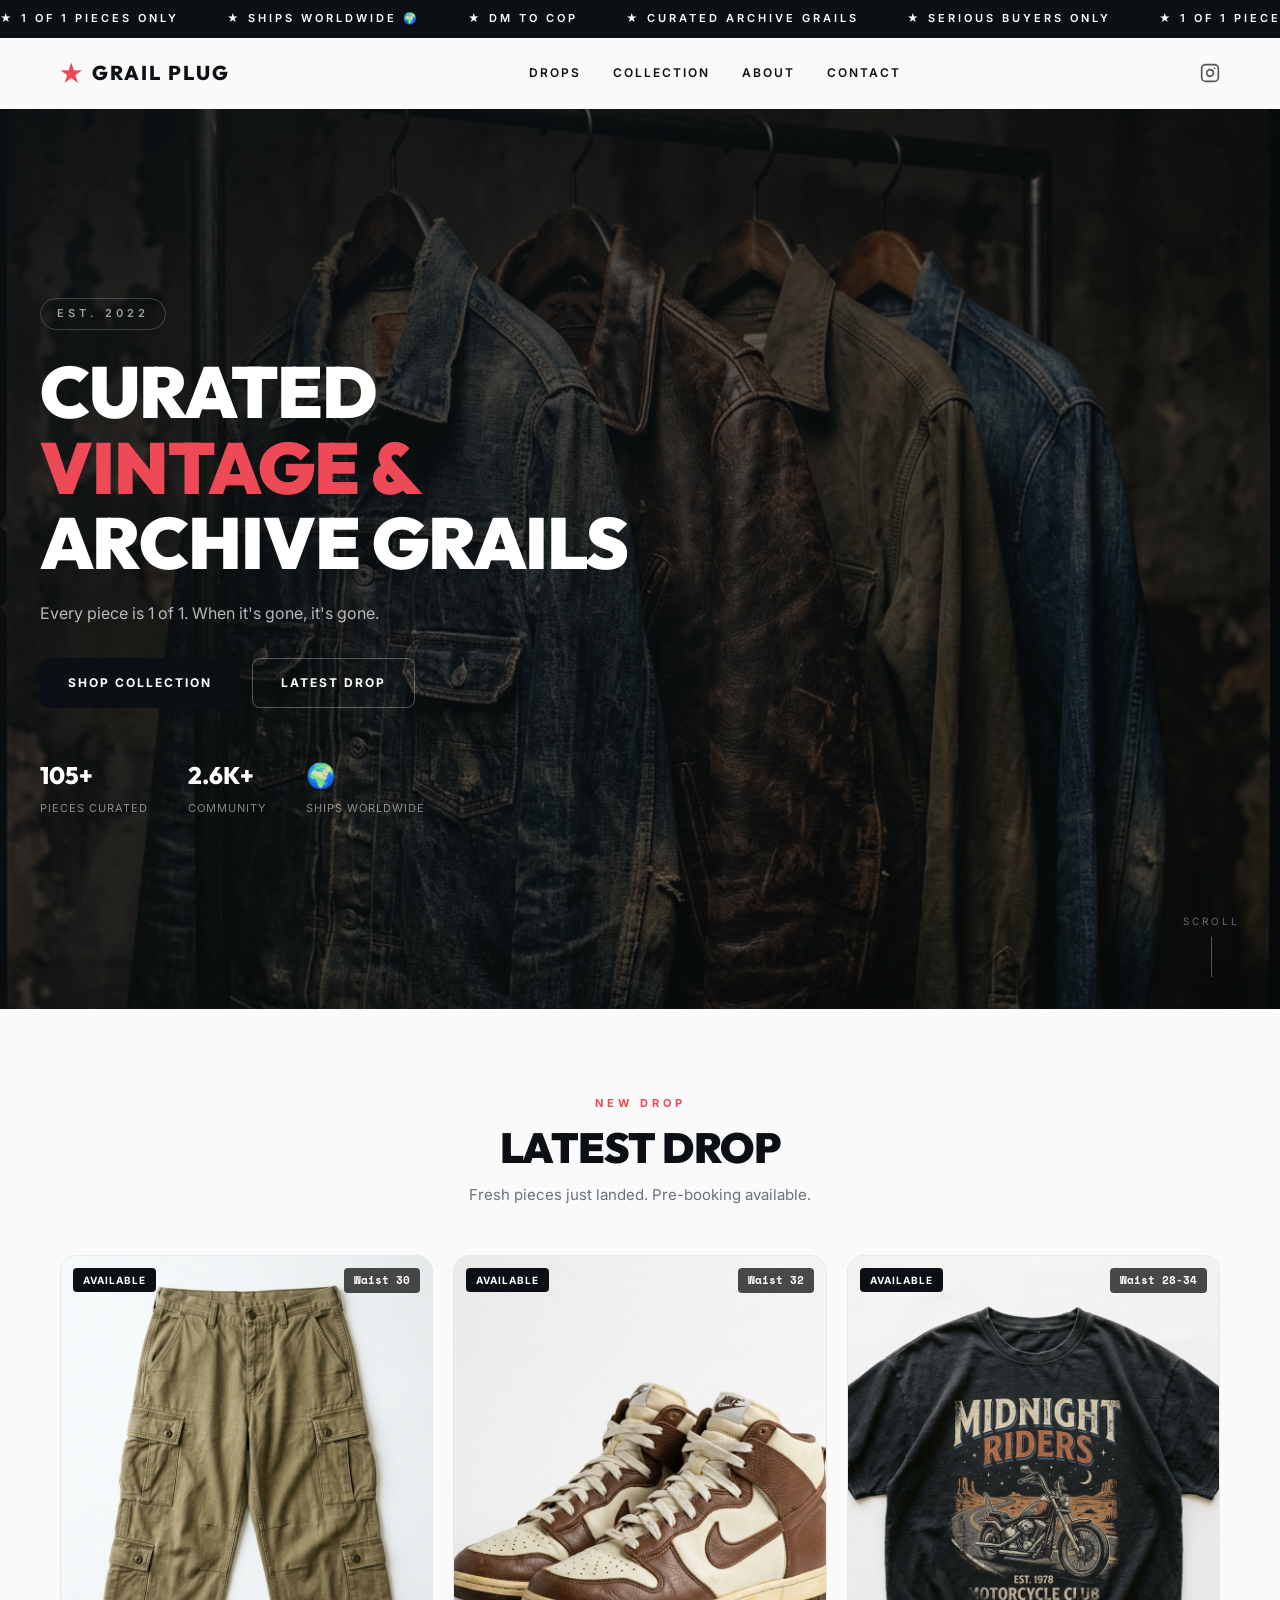
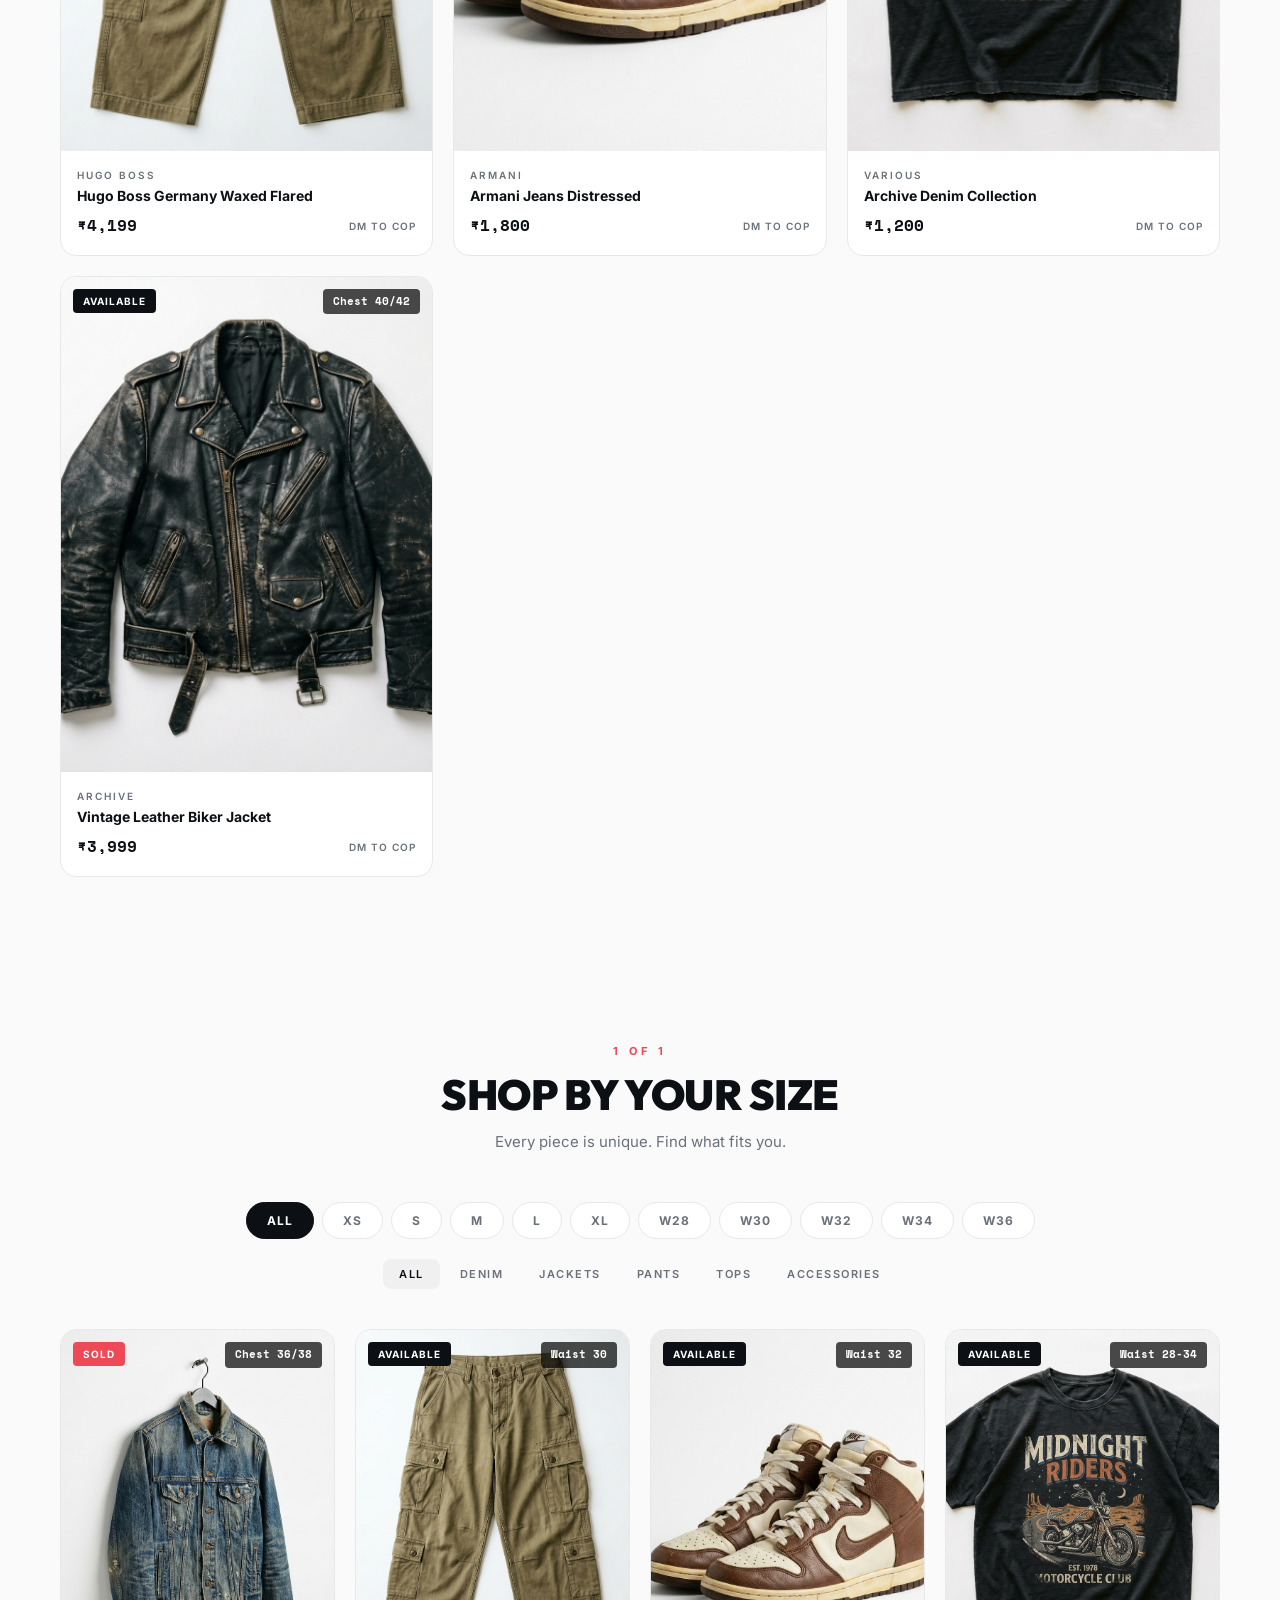
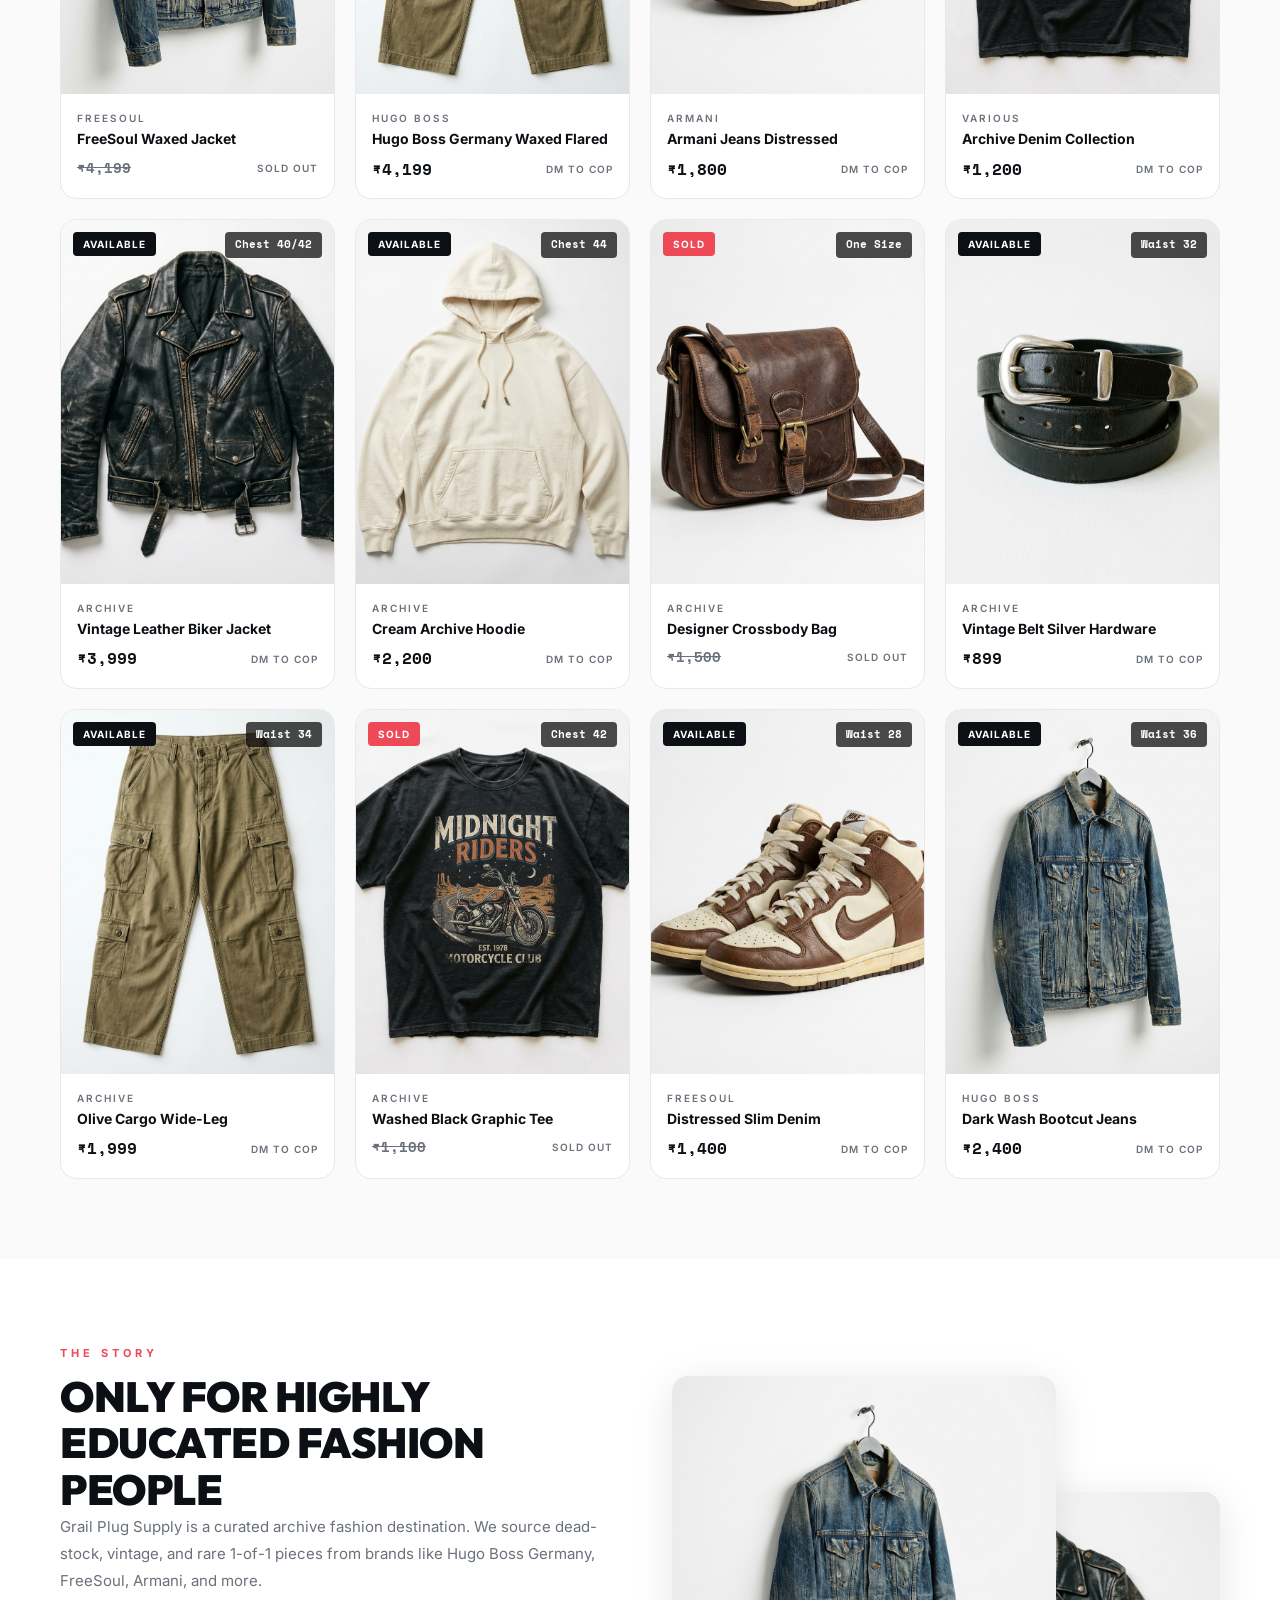
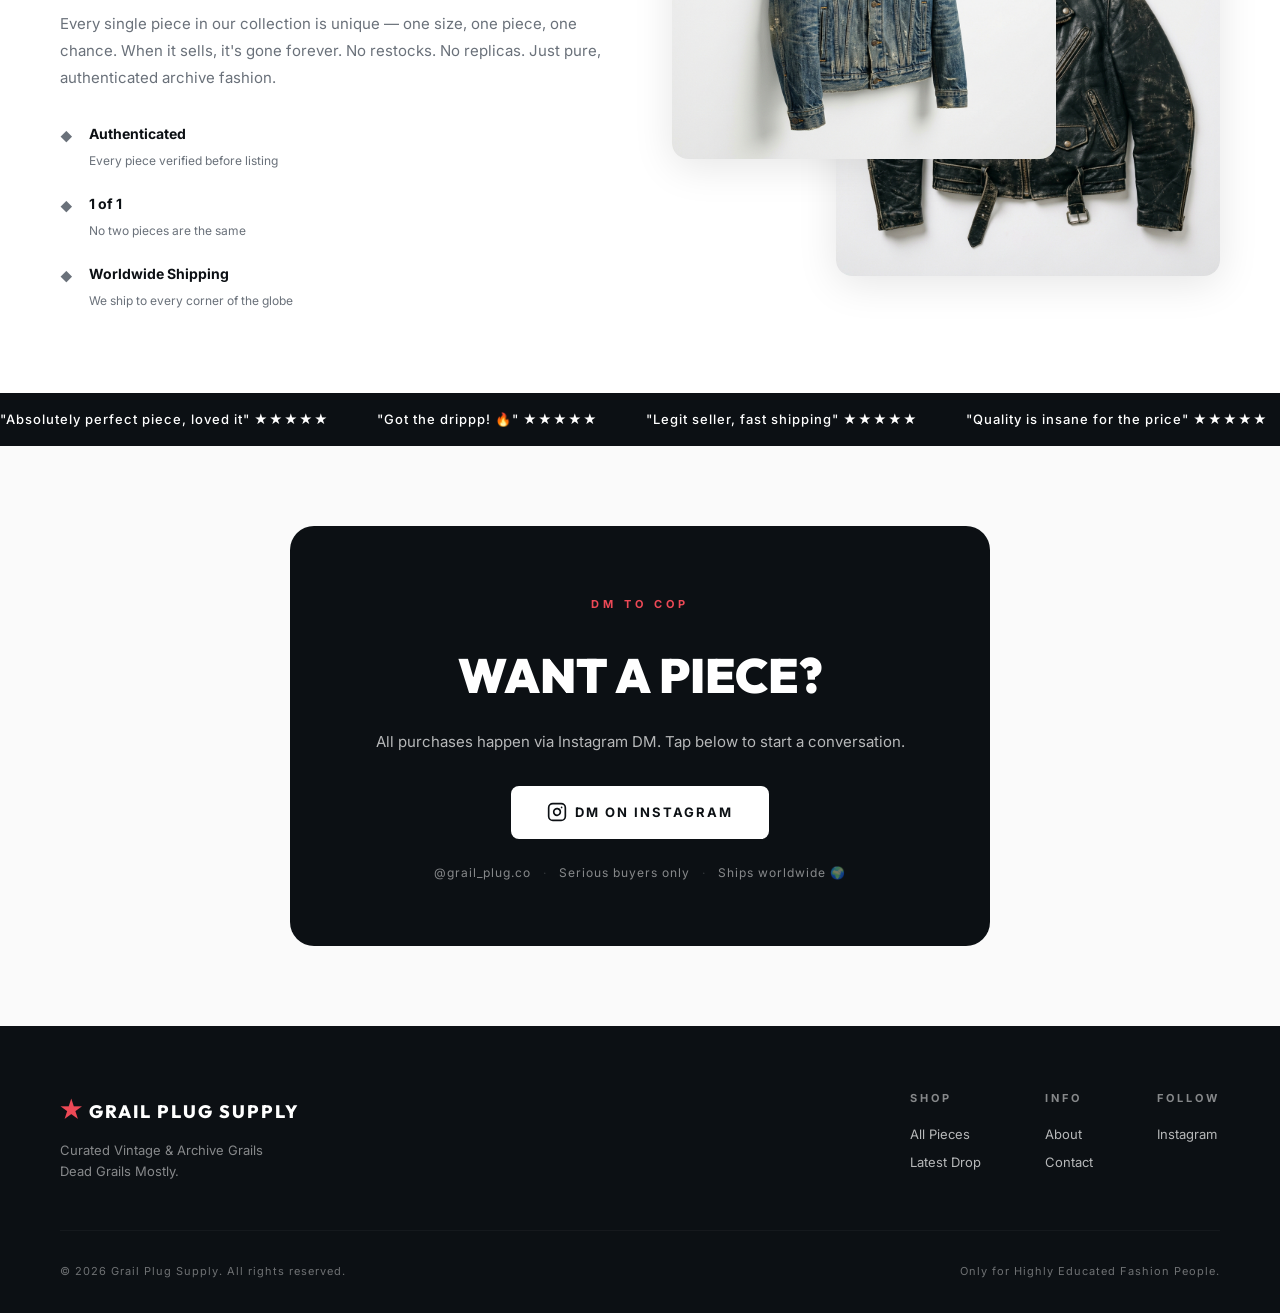
==== index.html @ 62f2b6b4 "Initial commit: Grail Plug Supply website" ====
<!DOCTYPE html>
<html lang="en">
<head>
    <meta charset="UTF-8">
    <meta name="viewport" content="width=device-width, initial-scale=1.0">
    <title>Grail Plug Supply — Curated Vintage & Archive Grails</title>
    <meta name="description" content="1 of 1 curated vintage & archive grails. Dead grails mostly. Ships worldwide. Only for highly educated fashion people.">
    <meta property="og:title" content="Grail Plug Supply — Curated Vintage & Archive Grails">
    <meta property="og:description" content="1 of 1 curated vintage & archive grails. DM to cop. Ships worldwide.">
    <meta property="og:type" content="website">
    <link rel="preconnect" href="https://fonts.googleapis.com">
    <link rel="preconnect" href="https://fonts.gstatic.com" crossorigin>
    <link href="https://fonts.googleapis.com/css2?family=Inter:wght@300;400;500;600;700;800;900&family=Space+Mono:wght@400;700&family=Outfit:wght@700;800;900&display=swap" rel="stylesheet">
    <link rel="stylesheet" href="styles.css">
</head>
<body>
    <!-- Loader -->
    <div id="loader" class="loader">
        <div class="loader-inner">
            <div class="loader-star">★</div>
            <span class="loader-text">GRAIL PLUG</span>
        </div>
    </div>

    <!-- Announcement Bar -->
    <div class="announcement-bar">
        <div class="announcement-track">
            <span>★ 1 OF 1 PIECES ONLY</span>
            <span>★ SHIPS WORLDWIDE 🌍</span>
            <span>★ DM TO COP</span>
            <span>★ CURATED ARCHIVE GRAILS</span>
            <span>★ SERIOUS BUYERS ONLY</span>
            <span>★ 1 OF 1 PIECES ONLY</span>
            <span>★ SHIPS WORLDWIDE 🌍</span>
            <span>★ DM TO COP</span>
            <span>★ CURATED ARCHIVE GRAILS</span>
            <span>★ SERIOUS BUYERS ONLY</span>
        </div>
    </div>

    <!-- Header -->
    <header id="header" class="header">
        <div class="header-inner">
            <a href="#" class="logo" id="logo">
                <span class="logo-star">★</span>
                <span class="logo-text">GRAIL PLUG</span>
            </a>
            <nav class="nav" id="nav">
                <a href="#drops" class="nav-link">DROPS</a>
                <a href="#collection" class="nav-link">COLLECTION</a>
                <a href="#about" class="nav-link">ABOUT</a>
                <a href="#contact" class="nav-link">CONTACT</a>
            </nav>
            <div class="header-actions">
                <a href="https://www.instagram.com/grail_plug.co/" target="_blank" class="header-ig" id="header-instagram">
                    <svg width="20" height="20" viewBox="0 0 24 24" fill="none" stroke="currentColor" stroke-width="2" stroke-linecap="round" stroke-linejoin="round"><rect x="2" y="2" width="20" height="20" rx="5" ry="5"></rect><path d="m16 11.37A4 4 0 1 1 12.63 8 4 4 0 0 1 16 11.37z"></path><line x1="17.5" y1="6.5" x2="17.51" y2="6.5"></line></svg>
                </a>
                <button class="menu-toggle" id="menu-toggle" aria-label="Toggle menu">
                    <span></span>
                    <span></span>
                </button>
            </div>
        </div>
    </header>

    <!-- Mobile Menu -->
    <div class="mobile-menu" id="mobile-menu">
        <div class="mobile-menu-inner">
            <a href="#drops" class="mobile-link">DROPS</a>
            <a href="#collection" class="mobile-link">COLLECTION</a>
            <a href="#about" class="mobile-link">ABOUT</a>
            <a href="#contact" class="mobile-link">CONTACT</a>
            <div class="mobile-menu-footer">
                <a href="https://www.instagram.com/grail_plug.co/" target="_blank" class="mobile-ig">@grail_plug.co</a>
                <p class="mobile-tagline">Only for Highly Educated Fashion People</p>
            </div>
        </div>
    </div>

    <main>
        <!-- Hero Section -->
        <section id="hero" class="hero">
            <div class="hero-bg">
                <img src="images/hero-banner.png" alt="Archive fashion collection" class="hero-img">
                <div class="hero-overlay"></div>
            </div>
            <div class="hero-content">
                <div class="hero-badge">EST. 2022</div>
                <h1 class="hero-title">
                    <span class="hero-line">CURATED</span>
                    <span class="hero-line hero-line-accent">VINTAGE &</span>
                    <span class="hero-line">ARCHIVE GRAILS</span>
                </h1>
                <p class="hero-subtitle">Every piece is 1 of 1. When it's gone, it's gone.</p>
                <div class="hero-actions">
                    <a href="#collection" class="btn btn-primary" id="hero-shop-btn">SHOP COLLECTION</a>
                    <a href="#drops" class="btn btn-outline" id="hero-drops-btn">LATEST DROP</a>
                </div>
                <div class="hero-stats">
                    <div class="hero-stat">
                        <span class="hero-stat-number">105+</span>
                        <span class="hero-stat-label">Pieces Curated</span>
                    </div>
                    <div class="hero-stat">
                        <span class="hero-stat-number">2.6K+</span>
                        <span class="hero-stat-label">Community</span>
                    </div>
                    <div class="hero-stat">
                        <span class="hero-stat-number">🌍</span>
                        <span class="hero-stat-label">Ships Worldwide</span>
                    </div>
                </div>
            </div>
            <div class="scroll-indicator" id="scroll-indicator">
                <span>SCROLL</span>
                <div class="scroll-line"></div>
            </div>
        </section>

        <!-- Latest Drop Section -->
        <section id="drops" class="section drops-section">
            <div class="container">
                <div class="section-header">
                    <span class="section-tag">NEW DROP</span>
                    <h2 class="section-title">LATEST DROP</h2>
                    <p class="section-desc">Fresh pieces just landed. Pre-booking available.</p>
                </div>
                <div class="drops-grid" id="drops-grid">
                    <!-- Filled by JS -->
                </div>
            </div>
        </section>

        <!-- Size Filter Section -->
        <section id="collection" class="section collection-section">
            <div class="container">
                <div class="section-header">
                    <span class="section-tag">1 OF 1</span>
                    <h2 class="section-title">SHOP BY YOUR SIZE</h2>
                    <p class="section-desc">Every piece is unique. Find what fits you.</p>
                </div>

                <!-- Size Filter Bar -->
                <div class="size-filter" id="size-filter">
                    <button class="size-btn active" data-size="all" id="filter-all">ALL</button>
                    <button class="size-btn" data-size="XS" id="filter-xs">XS</button>
                    <button class="size-btn" data-size="S" id="filter-s">S</button>
                    <button class="size-btn" data-size="M" id="filter-m">M</button>
                    <button class="size-btn" data-size="L" id="filter-l">L</button>
                    <button class="size-btn" data-size="XL" id="filter-xl">XL</button>
                    <button class="size-btn" data-size="28" id="filter-28">W28</button>
                    <button class="size-btn" data-size="30" id="filter-30">W30</button>
                    <button class="size-btn" data-size="32" id="filter-32">W32</button>
                    <button class="size-btn" data-size="34" id="filter-34">W34</button>
                    <button class="size-btn" data-size="36" id="filter-36">W36</button>
                </div>

                <!-- Category Tabs -->
                <div class="category-tabs" id="category-tabs">
                    <button class="cat-tab active" data-category="all" id="cat-all">ALL</button>
                    <button class="cat-tab" data-category="denim" id="cat-denim">DENIM</button>
                    <button class="cat-tab" data-category="jackets" id="cat-jackets">JACKETS</button>
                    <button class="cat-tab" data-category="pants" id="cat-pants">PANTS</button>
                    <button class="cat-tab" data-category="tops" id="cat-tops">TOPS</button>
                    <button class="cat-tab" data-category="accessories" id="cat-accessories">ACCESSORIES</button>
                </div>

                <!-- Product Grid -->
                <div class="product-grid" id="product-grid">
                    <!-- Filled by JS -->
                </div>

                <div class="grid-empty" id="grid-empty" style="display:none;">
                    <div class="empty-icon">∅</div>
                    <p>No pieces available in this size right now.</p>
                    <span>Follow us on Instagram for restock alerts.</span>
                </div>
            </div>
        </section>

        <!-- About Section -->
        <section id="about" class="section about-section">
            <div class="container">
                <div class="about-grid">
                    <div class="about-content">
                        <span class="section-tag">THE STORY</span>
                        <h2 class="section-title">ONLY FOR HIGHLY<br>EDUCATED FASHION<br>PEOPLE</h2>
                        <p class="about-text">
                            Grail Plug Supply is a curated archive fashion destination. We source dead-stock, vintage, and rare 1-of-1 pieces from brands like Hugo Boss Germany, FreeSoul, Armani, and more.
                        </p>
                        <p class="about-text">
                            Every single piece in our collection is unique — one size, one piece, one chance. When it sells, it's gone forever. No restocks. No replicas. Just pure, authenticated archive fashion.
                        </p>
                        <div class="about-values">
                            <div class="value">
                                <span class="value-icon">◆</span>
                                <div>
                                    <strong>Authenticated</strong>
                                    <span>Every piece verified before listing</span>
                                </div>
                            </div>
                            <div class="value">
                                <span class="value-icon">◆</span>
                                <div>
                                    <strong>1 of 1</strong>
                                    <span>No two pieces are the same</span>
                                </div>
                            </div>
                            <div class="value">
                                <span class="value-icon">◆</span>
                                <div>
                                    <strong>Worldwide Shipping</strong>
                                    <span>We ship to every corner of the globe</span>
                                </div>
                            </div>
                        </div>
                    </div>
                    <div class="about-visual">
                        <div class="about-image-stack">
                            <img src="images/hero-jacket.png" alt="Archive denim jacket" class="about-img about-img-1">
                            <img src="images/product-leather-jacket.png" alt="Vintage leather jacket" class="about-img about-img-2">
                        </div>
                    </div>
                </div>
            </div>
        </section>

        <!-- Reviews Marquee -->
        <div class="reviews-marquee">
            <div class="reviews-track">
                <span class="review-item">"Absolutely perfect piece, loved it" ★★★★★</span>
                <span class="review-item">"Got the drippp! 🔥" ★★★★★</span>
                <span class="review-item">"Legit seller, fast shipping" ★★★★★</span>
                <span class="review-item">"Quality is insane for the price" ★★★★★</span>
                <span class="review-item">"Best archive plug in India" ★★★★★</span>
                <span class="review-item">"Absolutely perfect piece, loved it" ★★★★★</span>
                <span class="review-item">"Got the drippp! 🔥" ★★★★★</span>
                <span class="review-item">"Legit seller, fast shipping" ★★★★★</span>
                <span class="review-item">"Quality is insane for the price" ★★★★★</span>
                <span class="review-item">"Best archive plug in India" ★★★★★</span>
            </div>
        </div>

        <!-- Contact / CTA Section -->
        <section id="contact" class="section contact-section">
            <div class="container">
                <div class="contact-card">
                    <span class="section-tag">DM TO COP</span>
                    <h2 class="contact-title">WANT A PIECE?</h2>
                    <p class="contact-desc">All purchases happen via Instagram DM. Tap below to start a conversation.</p>
                    <div class="contact-buttons">
                        <a href="https://www.instagram.com/grail_plug.co/" target="_blank" class="btn btn-primary btn-lg" id="contact-dm-btn">
                            <svg width="20" height="20" viewBox="0 0 24 24" fill="none" stroke="currentColor" stroke-width="2" stroke-linecap="round" stroke-linejoin="round"><rect x="2" y="2" width="20" height="20" rx="5" ry="5"></rect><path d="m16 11.37A4 4 0 1 1 12.63 8 4 4 0 0 1 16 11.37z"></path><line x1="17.5" y1="6.5" x2="17.51" y2="6.5"></line></svg>
                            DM ON INSTAGRAM
                        </a>
                    </div>
                    <div class="contact-info">
                        <span>@grail_plug.co</span>
                        <span class="dot">·</span>
                        <span>Serious buyers only</span>
                        <span class="dot">·</span>
                        <span>Ships worldwide 🌍</span>
                    </div>
                </div>
            </div>
        </section>
    </main>

    <!-- Footer -->
    <footer class="footer">
        <div class="container">
            <div class="footer-inner">
                <div class="footer-brand">
                    <span class="footer-logo"><span class="logo-star">★</span> GRAIL PLUG SUPPLY</span>
                    <p class="footer-tagline">Curated Vintage & Archive Grails<br>Dead Grails Mostly.</p>
                </div>
                <div class="footer-links">
                    <div class="footer-col">
                        <h4>SHOP</h4>
                        <a href="#collection">All Pieces</a>
                        <a href="#drops">Latest Drop</a>
                    </div>
                    <div class="footer-col">
                        <h4>INFO</h4>
                        <a href="#about">About</a>
                        <a href="#contact">Contact</a>
                    </div>
                    <div class="footer-col">
                        <h4>FOLLOW</h4>
                        <a href="https://www.instagram.com/grail_plug.co/" target="_blank">Instagram</a>
                    </div>
                </div>
            </div>
            <div class="footer-bottom">
                <span>© 2026 Grail Plug Supply. All rights reserved.</span>
                <span>Only for Highly Educated Fashion People.</span>
            </div>
        </div>
    </footer>

    <!-- Product Modal -->
    <div class="modal" id="product-modal">
        <div class="modal-backdrop" id="modal-backdrop"></div>
        <div class="modal-content" id="modal-content">
            <button class="modal-close" id="modal-close">✕</button>
            <div class="modal-body">
                <div class="modal-gallery" id="modal-gallery">
                    <img src="" alt="" class="modal-img" id="modal-img">
                </div>
                <div class="modal-info" id="modal-info">
                    <!-- Filled by JS -->
                </div>
            </div>
        </div>
    </div>

    <script src="products.js"></script>
    <script src="app.js"></script>
</body>
</html>
---- styles.css ----
/* ===== RESET & BASE ===== */
*,*::before,*::after{box-sizing:border-box;margin:0;padding:0}
html{scroll-behavior:smooth;-webkit-font-smoothing:antialiased}
body{font-family:'Inter',sans-serif;background:#FAFAFA;color:#0C1014;overflow-x:hidden;line-height:1.6}
img{max-width:100%;display:block}
a{color:inherit;text-decoration:none}
button{cursor:pointer;border:none;background:none;font-family:inherit}

/* ===== TOKENS ===== */
:root{
  --bg:#FAFAFA;--surface:#FFF;--text:#0C1014;--text-secondary:#6A717A;
  --accent:#0C1014;--accent-hover:#2B3036;--border:#E8E8E8;
  --highlight:#F0F0F0;--sold:#ED4956;--new:#0C1014;
  --font-display:'Outfit',sans-serif;--font-body:'Inter',sans-serif;
  --font-mono:'Space Mono',monospace;
  --radius:8px;--radius-lg:16px;--radius-xl:24px;
  --shadow:0 2px 20px rgba(0,0,0,0.06);
  --transition:0.3s cubic-bezier(0.4,0,0.2,1);
}

.container{max-width:1200px;margin:0 auto;padding:0 20px}

/* ===== LOADER ===== */
.loader{position:fixed;inset:0;z-index:9999;background:#0C1014;display:flex;align-items:center;justify-content:center;transition:opacity 0.6s,visibility 0.6s}
.loader.hidden{opacity:0;visibility:hidden;pointer-events:none}
.loader-inner{text-align:center;color:#FFF}
.loader-star{font-size:48px;animation:pulse 1s infinite;color:#ED4956}
.loader-text{display:block;font-family:var(--font-display);font-size:24px;letter-spacing:8px;margin-top:16px}
@keyframes pulse{0%,100%{transform:scale(1)}50%{transform:scale(1.2)}}

/* ===== ANNOUNCEMENT BAR ===== */
.announcement-bar{background:#0C1014;color:#FFF;padding:10px 0;overflow:hidden;font-size:11px;letter-spacing:3px;font-weight:600}
.announcement-track{display:flex;gap:48px;animation:marquee 30s linear infinite;white-space:nowrap;width:max-content}
@keyframes marquee{0%{transform:translateX(0)}100%{transform:translateX(-50%)}}

/* ===== HEADER ===== */
.header{position:sticky;top:0;z-index:100;background:rgba(250,250,250,0.9);backdrop-filter:blur(20px);border-bottom:1px solid var(--border);transition:var(--transition)}
.header-inner{display:flex;align-items:center;justify-content:space-between;padding:16px 20px;max-width:1200px;margin:0 auto}
.logo{display:flex;align-items:center;gap:8px;font-family:var(--font-display);font-size:20px;font-weight:800;letter-spacing:2px}
.logo-star{color:#ED4956;font-size:24px}
.nav{display:flex;gap:32px}
.nav-link{font-size:12px;font-weight:600;letter-spacing:2px;position:relative;padding:4px 0}
.nav-link::after{content:'';position:absolute;bottom:0;left:0;width:0;height:1.5px;background:var(--accent);transition:var(--transition)}
.nav-link:hover::after{width:100%}
.header-actions{display:flex;align-items:center;gap:16px}
.header-ig{display:flex;align-items:center;opacity:0.7;transition:var(--transition)}
.header-ig:hover{opacity:1}
.menu-toggle{display:none;flex-direction:column;gap:5px;width:24px}
.menu-toggle span{height:1.5px;background:var(--accent);transition:var(--transition);display:block}
.menu-toggle span:first-child{width:24px}
.menu-toggle span:last-child{width:16px}
.menu-toggle.active span:first-child{transform:rotate(45deg) translate(4px,4px)}
.menu-toggle.active span:last-child{width:24px;transform:rotate(-45deg) translate(4px,-4px)}

/* ===== MOBILE MENU ===== */
.mobile-menu{position:fixed;inset:0;z-index:99;background:#0C1014;display:flex;align-items:center;justify-content:center;opacity:0;visibility:hidden;transition:var(--transition)}
.mobile-menu.active{opacity:1;visibility:visible}
.mobile-menu-inner{text-align:center}
.mobile-link{display:block;font-family:var(--font-display);font-size:36px;font-weight:800;color:#FFF;letter-spacing:4px;padding:16px 0;opacity:0;transform:translateY(20px);transition:opacity 0.4s,transform 0.4s}
.mobile-menu.active .mobile-link{opacity:1;transform:translateY(0)}
.mobile-menu.active .mobile-link:nth-child(2){transition-delay:0.1s}
.mobile-menu.active .mobile-link:nth-child(3){transition-delay:0.2s}
.mobile-menu.active .mobile-link:nth-child(4){transition-delay:0.3s}
.mobile-menu-footer{margin-top:48px;opacity:0.5;color:#FFF}
.mobile-ig{font-size:14px;letter-spacing:2px;display:block;margin-bottom:8px}
.mobile-tagline{font-size:11px;font-style:italic}

/* ===== HERO ===== */
.hero{position:relative;min-height:100vh;display:flex;align-items:center;overflow:hidden}
.hero-bg{position:absolute;inset:0}
.hero-img{width:100%;height:100%;object-fit:cover}
.hero-overlay{position:absolute;inset:0;background:linear-gradient(135deg,rgba(12,16,20,0.85) 0%,rgba(12,16,20,0.6) 50%,rgba(12,16,20,0.4) 100%)}
.hero-content{position:relative;z-index:2;padding:0 40px;max-width:800px}
.hero-badge{display:inline-block;font-size:11px;letter-spacing:4px;font-weight:600;color:rgba(255,255,255,0.6);border:1px solid rgba(255,255,255,0.2);padding:6px 16px;border-radius:100px;margin-bottom:24px}
.hero-title{font-family:var(--font-display);color:#FFF;line-height:1.05;margin-bottom:20px}
.hero-line{display:block;font-size:clamp(36px,7vw,72px);font-weight:900;letter-spacing:-1px}
.hero-line-accent{color:#ED4956}
.hero-subtitle{color:rgba(255,255,255,0.7);font-size:16px;margin-bottom:32px;max-width:400px}
.hero-actions{display:flex;gap:12px;flex-wrap:wrap;margin-bottom:48px}
.hero-stats{display:flex;gap:40px}
.hero-stat{text-align:left}
.hero-stat-number{display:block;font-family:var(--font-display);font-size:24px;font-weight:800;color:#FFF}
.hero-stat-label{font-size:11px;color:rgba(255,255,255,0.5);letter-spacing:1px;text-transform:uppercase}
.scroll-indicator{position:absolute;bottom:32px;right:40px;display:flex;flex-direction:column;align-items:center;gap:8px;color:rgba(255,255,255,0.4);font-size:10px;letter-spacing:3px}
.scroll-line{width:1px;height:40px;background:rgba(255,255,255,0.3);position:relative;overflow:hidden}
.scroll-line::after{content:'';position:absolute;top:-100%;left:0;width:100%;height:100%;background:#FFF;animation:scrollDown 2s infinite}
@keyframes scrollDown{0%{top:-100%}100%{top:100%}}

/* ===== BUTTONS ===== */
.btn{display:inline-flex;align-items:center;gap:8px;font-size:12px;font-weight:700;letter-spacing:2px;padding:14px 28px;border-radius:var(--radius);transition:var(--transition);text-transform:uppercase}
.btn-primary{background:var(--accent);color:#FFF}
.btn-primary:hover{background:var(--accent-hover);transform:translateY(-1px)}
.btn-outline{background:transparent;color:#FFF;border:1px solid rgba(255,255,255,0.3)}
.btn-outline:hover{background:rgba(255,255,255,0.1)}
.btn-lg{padding:16px 36px;font-size:13px}

/* ===== SECTIONS ===== */
.section{padding:80px 0}
.section-header{text-align:center;margin-bottom:48px}
.section-tag{display:inline-block;font-size:11px;letter-spacing:4px;font-weight:700;color:var(--sold);margin-bottom:12px}
.section-title{font-family:var(--font-display);font-size:clamp(28px,4vw,42px);font-weight:900;letter-spacing:-0.5px;line-height:1.1}
.section-desc{color:var(--text-secondary);margin-top:12px;font-size:15px}

/* ===== DROPS GRID ===== */
.drops-grid{display:grid;grid-template-columns:repeat(auto-fill,minmax(280px,1fr));gap:20px}

/* ===== SIZE FILTER ===== */
.size-filter{display:flex;gap:8px;justify-content:center;flex-wrap:wrap;margin-bottom:20px}
.size-btn{padding:10px 20px;border-radius:100px;font-size:12px;font-weight:700;letter-spacing:1px;border:1.5px solid var(--border);background:var(--surface);color:var(--text-secondary);transition:var(--transition)}
.size-btn:hover{border-color:var(--accent);color:var(--accent)}
.size-btn.active{background:var(--accent);color:#FFF;border-color:var(--accent)}

/* ===== CATEGORY TABS ===== */
.category-tabs{display:flex;gap:4px;justify-content:center;flex-wrap:wrap;margin-bottom:40px}
.cat-tab{padding:8px 16px;font-size:11px;font-weight:600;letter-spacing:1.5px;color:var(--text-secondary);border-radius:var(--radius);transition:var(--transition)}
.cat-tab:hover{color:var(--text);background:var(--highlight)}
.cat-tab.active{color:var(--text);background:var(--highlight)}

/* ===== PRODUCT GRID ===== */
.product-grid{display:grid;grid-template-columns:repeat(auto-fill,minmax(260px,1fr));gap:20px}

/* ===== PRODUCT CARD ===== */
.product-card{background:var(--surface);border-radius:var(--radius-lg);overflow:hidden;border:1px solid var(--border);transition:var(--transition);cursor:pointer;position:relative}
.product-card:hover{transform:translateY(-4px);box-shadow:var(--shadow)}
.product-card-img{position:relative;aspect-ratio:3/4;overflow:hidden;background:#F0F0F0}
.product-card-img img{width:100%;height:100%;object-fit:cover;transition:transform 0.6s cubic-bezier(0.4,0,0.2,1)}
.product-card:hover .product-card-img img{transform:scale(1.05)}
.product-badge{position:absolute;top:12px;left:12px;padding:4px 10px;border-radius:4px;font-size:10px;font-weight:700;letter-spacing:1px;z-index:2}
.badge-sold{background:var(--sold);color:#FFF}
.badge-new{background:var(--accent);color:#FFF}
.product-size-badge{position:absolute;top:12px;right:12px;background:rgba(0,0,0,0.7);color:#FFF;padding:4px 10px;border-radius:4px;font-family:var(--font-mono);font-size:11px;font-weight:700;z-index:2}
.product-card-info{padding:16px}
.product-brand{font-size:10px;letter-spacing:2px;color:var(--text-secondary);font-weight:600;text-transform:uppercase;margin-bottom:4px}
.product-name{font-size:14px;font-weight:700;margin-bottom:8px;line-height:1.3}
.product-meta{display:flex;justify-content:space-between;align-items:center}
.product-price{font-family:var(--font-mono);font-weight:700;font-size:16px}
.product-price.sold{color:var(--text-secondary);text-decoration:line-through;font-size:14px}
.product-dm{font-size:10px;letter-spacing:1px;color:var(--text-secondary);font-weight:600}

/* ===== GRID EMPTY ===== */
.grid-empty{text-align:center;padding:80px 20px;color:var(--text-secondary)}
.empty-icon{font-size:48px;margin-bottom:16px;opacity:0.3}
.grid-empty p{font-size:16px;font-weight:600;margin-bottom:4px;color:var(--text)}
.grid-empty span{font-size:13px}

/* ===== ABOUT ===== */
.about-section{background:var(--surface)}
.about-grid{display:grid;grid-template-columns:1fr 1fr;gap:64px;align-items:center}
.about-text{color:var(--text-secondary);font-size:15px;margin-bottom:16px;line-height:1.8}
.about-values{margin-top:32px;display:flex;flex-direction:column;gap:20px}
.value{display:flex;gap:16px;align-items:flex-start}
.value-icon{color:var(--sold);font-size:12px;margin-top:4px}
.value strong{display:block;font-size:14px;margin-bottom:2px}
.value span{font-size:12px;color:var(--text-secondary)}
.about-visual{position:relative}
.about-image-stack{position:relative;height:500px}
.about-img{position:absolute;border-radius:var(--radius-lg);box-shadow:0 8px 40px rgba(0,0,0,0.1);width:70%}
.about-img-1{top:0;left:0;z-index:2}
.about-img-2{bottom:0;right:0;z-index:1}

/* ===== REVIEWS MARQUEE ===== */
.reviews-marquee{background:var(--accent);color:#FFF;padding:16px 0;overflow:hidden}
.reviews-track{display:flex;gap:48px;animation:marquee 40s linear infinite;white-space:nowrap;width:max-content}
.review-item{font-size:13px;font-weight:500;letter-spacing:1px}

/* ===== CONTACT ===== */
.contact-section{background:var(--bg)}
.contact-card{text-align:center;background:var(--accent);color:#FFF;padding:64px 40px;border-radius:var(--radius-xl);max-width:700px;margin:0 auto}
.contact-title{font-family:var(--font-display);font-size:clamp(28px,5vw,48px);font-weight:900;margin:12px 0 16px}
.contact-desc{opacity:0.7;margin-bottom:32px;font-size:15px}
.contact-card .btn-primary{background:#FFF;color:var(--accent)}
.contact-card .btn-primary:hover{background:#F0F0F0;transform:translateY(-2px)}
.contact-buttons{margin-bottom:24px}
.contact-info{display:flex;justify-content:center;gap:12px;flex-wrap:wrap;font-size:12px;opacity:0.5;letter-spacing:1px}
.dot{opacity:0.3}

/* ===== MODAL ===== */
.modal{position:fixed;inset:0;z-index:200;display:flex;align-items:center;justify-content:center;opacity:0;visibility:hidden;transition:var(--transition)}
.modal.active{opacity:1;visibility:visible}
.modal-backdrop{position:absolute;inset:0;background:rgba(0,0,0,0.8)}
.modal-content{position:relative;background:var(--surface);border-radius:var(--radius-xl);max-width:900px;width:95%;max-height:90vh;overflow-y:auto}
.modal-close{position:absolute;top:16px;right:16px;z-index:10;width:36px;height:36px;border-radius:50%;background:var(--highlight);display:flex;align-items:center;justify-content:center;font-size:16px;transition:var(--transition)}
.modal-close:hover{background:var(--border)}
.modal-body{display:grid;grid-template-columns:1fr 1fr}
.modal-gallery{aspect-ratio:3/4;overflow:hidden;border-radius:var(--radius-xl) 0 0 var(--radius-xl)}
.modal-img{width:100%;height:100%;object-fit:cover}
.modal-info{padding:32px}
.modal-brand{font-size:11px;letter-spacing:3px;color:var(--text-secondary);font-weight:600;margin-bottom:8px}
.modal-name{font-family:var(--font-display);font-size:24px;font-weight:800;margin-bottom:16px}
.modal-price{font-family:var(--font-mono);font-size:28px;font-weight:700;margin-bottom:24px}
.modal-price.sold{color:var(--text-secondary);text-decoration:line-through}
.modal-measurements{margin-bottom:24px}
.modal-measurements h4{font-size:11px;letter-spacing:2px;color:var(--text-secondary);margin-bottom:12px}
.measurement-grid{display:grid;grid-template-columns:1fr 1fr;gap:8px}
.measurement{display:flex;justify-content:space-between;padding:8px 12px;background:var(--highlight);border-radius:var(--radius);font-size:13px}
.measurement span:first-child{color:var(--text-secondary)}
.measurement span:last-child{font-weight:600;font-family:var(--font-mono)}
.modal-status{display:inline-block;padding:6px 14px;border-radius:100px;font-size:11px;font-weight:700;letter-spacing:1px;margin-bottom:20px}
.modal-status.available{background:#E8F5E9;color:#2E7D32}
.modal-status.sold-out{background:#FFEBEE;color:var(--sold)}
.modal-cta{margin-top:16px}
.modal-cta .btn{width:100%;justify-content:center}
.modal-note{margin-top:16px;font-size:11px;color:var(--text-secondary);line-height:1.6}

/* ===== FOOTER ===== */
.footer{background:var(--accent);color:#FFF;padding:64px 0 32px}
.footer-inner{display:flex;justify-content:space-between;gap:40px;margin-bottom:48px}
.footer-brand{max-width:300px}
.footer-logo{font-family:var(--font-display);font-size:18px;font-weight:800;letter-spacing:2px;display:block;margin-bottom:12px}
.footer-tagline{font-size:13px;opacity:0.5;line-height:1.6}
.footer-links{display:flex;gap:64px}
.footer-col h4{font-size:11px;letter-spacing:3px;margin-bottom:16px;opacity:0.5}
.footer-col a{display:block;font-size:13px;margin-bottom:8px;opacity:0.7;transition:var(--transition)}
.footer-col a:hover{opacity:1}
.footer-bottom{display:flex;justify-content:space-between;padding-top:32px;border-top:1px solid rgba(255,255,255,0.1);font-size:11px;opacity:0.4;letter-spacing:1px}

/* ===== ANIMATIONS ===== */
.fade-in{opacity:0;transform:translateY(24px);transition:opacity 0.6s,transform 0.6s}
.fade-in.visible{opacity:1;transform:translateY(0)}

/* ===== RESPONSIVE ===== */
@media(max-width:900px){
  .about-grid{grid-template-columns:1fr;gap:40px}
  .about-image-stack{height:300px}
  .modal-body{grid-template-columns:1fr}
  .modal-gallery{aspect-ratio:1/1;border-radius:var(--radius-xl) var(--radius-xl) 0 0}
  .footer-inner{flex-direction:column}
}
@media(max-width:768px){
  .nav{display:none}
  .menu-toggle{display:flex}
  .hero-content{padding:0 20px}
  .hero-stats{gap:24px}
  .hero-stat-number{font-size:20px}
  .scroll-indicator{display:none}
  .footer-links{gap:32px}
  .footer-bottom{flex-direction:column;gap:8px}
  .section{padding:60px 0}
  .contact-card{padding:40px 24px}
  .product-grid{grid-template-columns:repeat(2,1fr);gap:12px}
  .product-card-info{padding:12px}
  .product-name{font-size:13px}
  .product-price{font-size:14px}
}
@media(max-width:480px){
  .drops-grid{grid-template-columns:1fr}
  .size-filter{gap:6px}
  .size-btn{padding:8px 14px;font-size:11px}
}
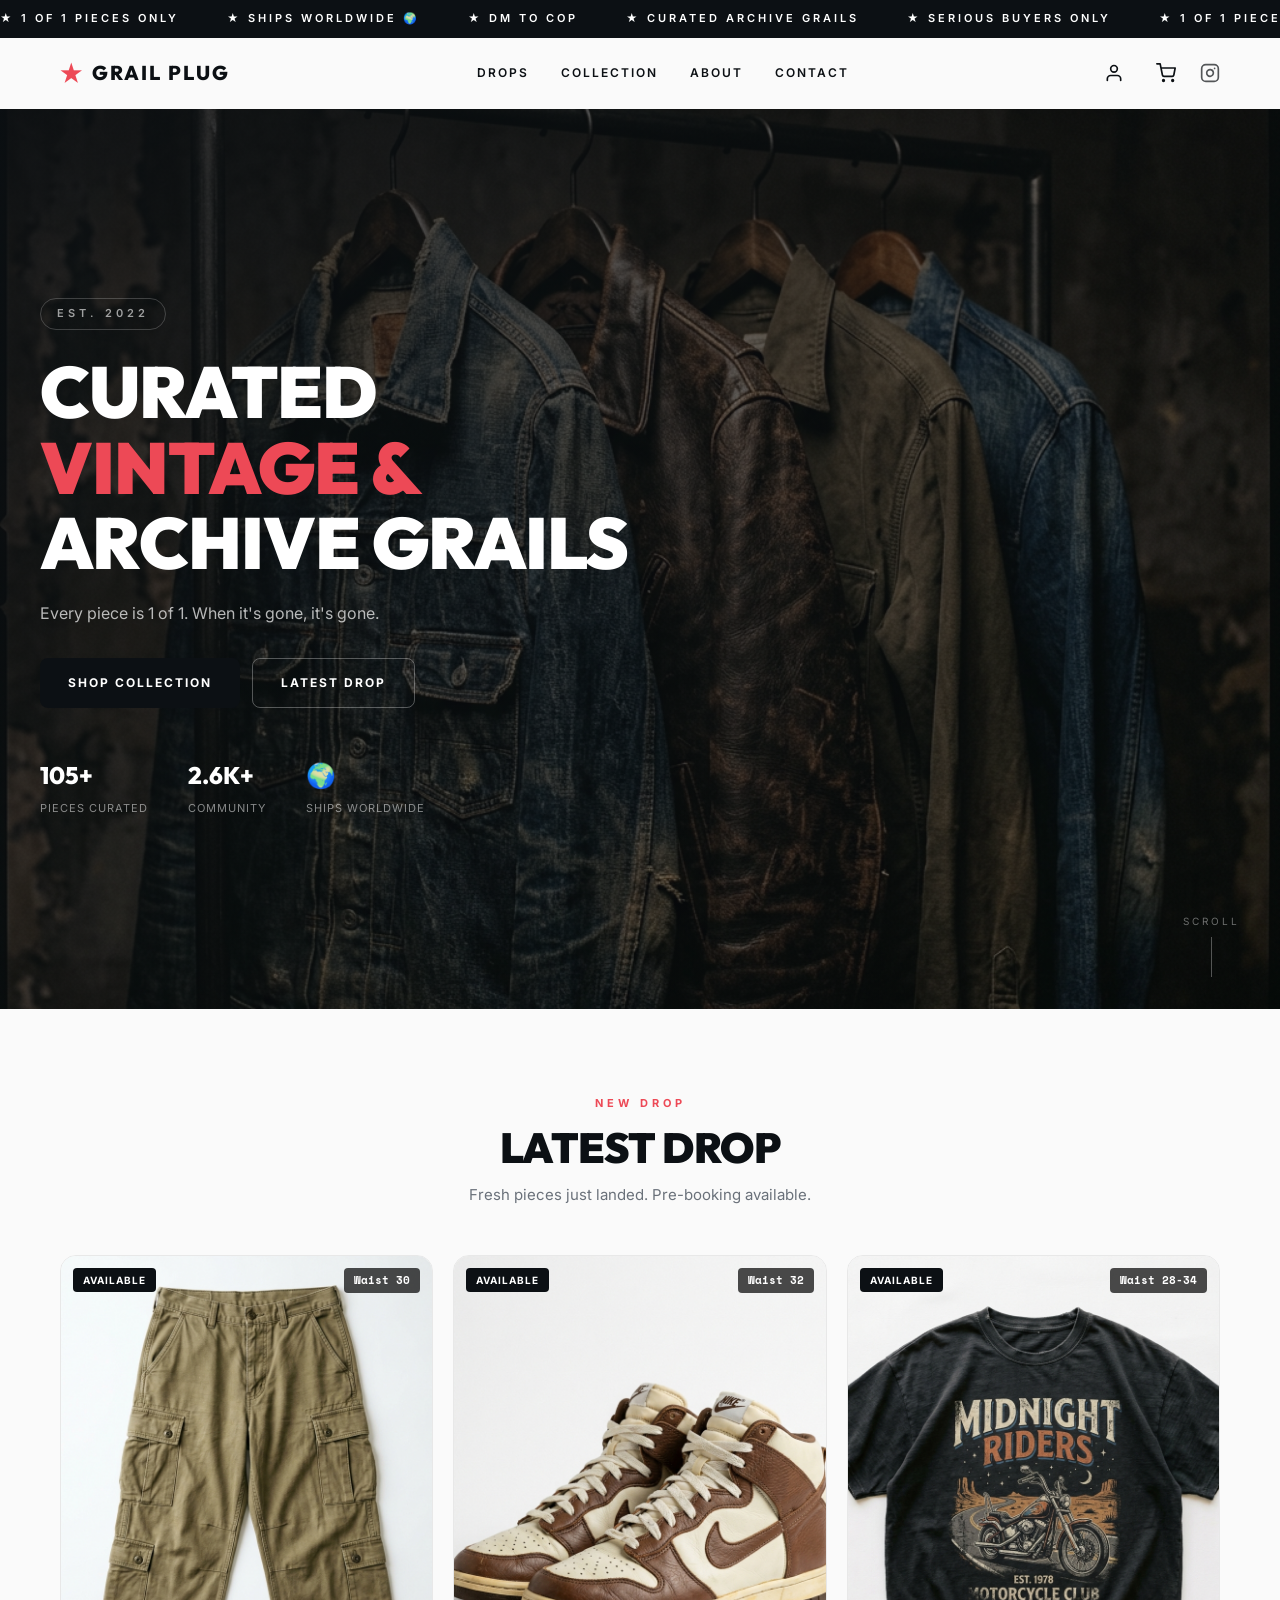
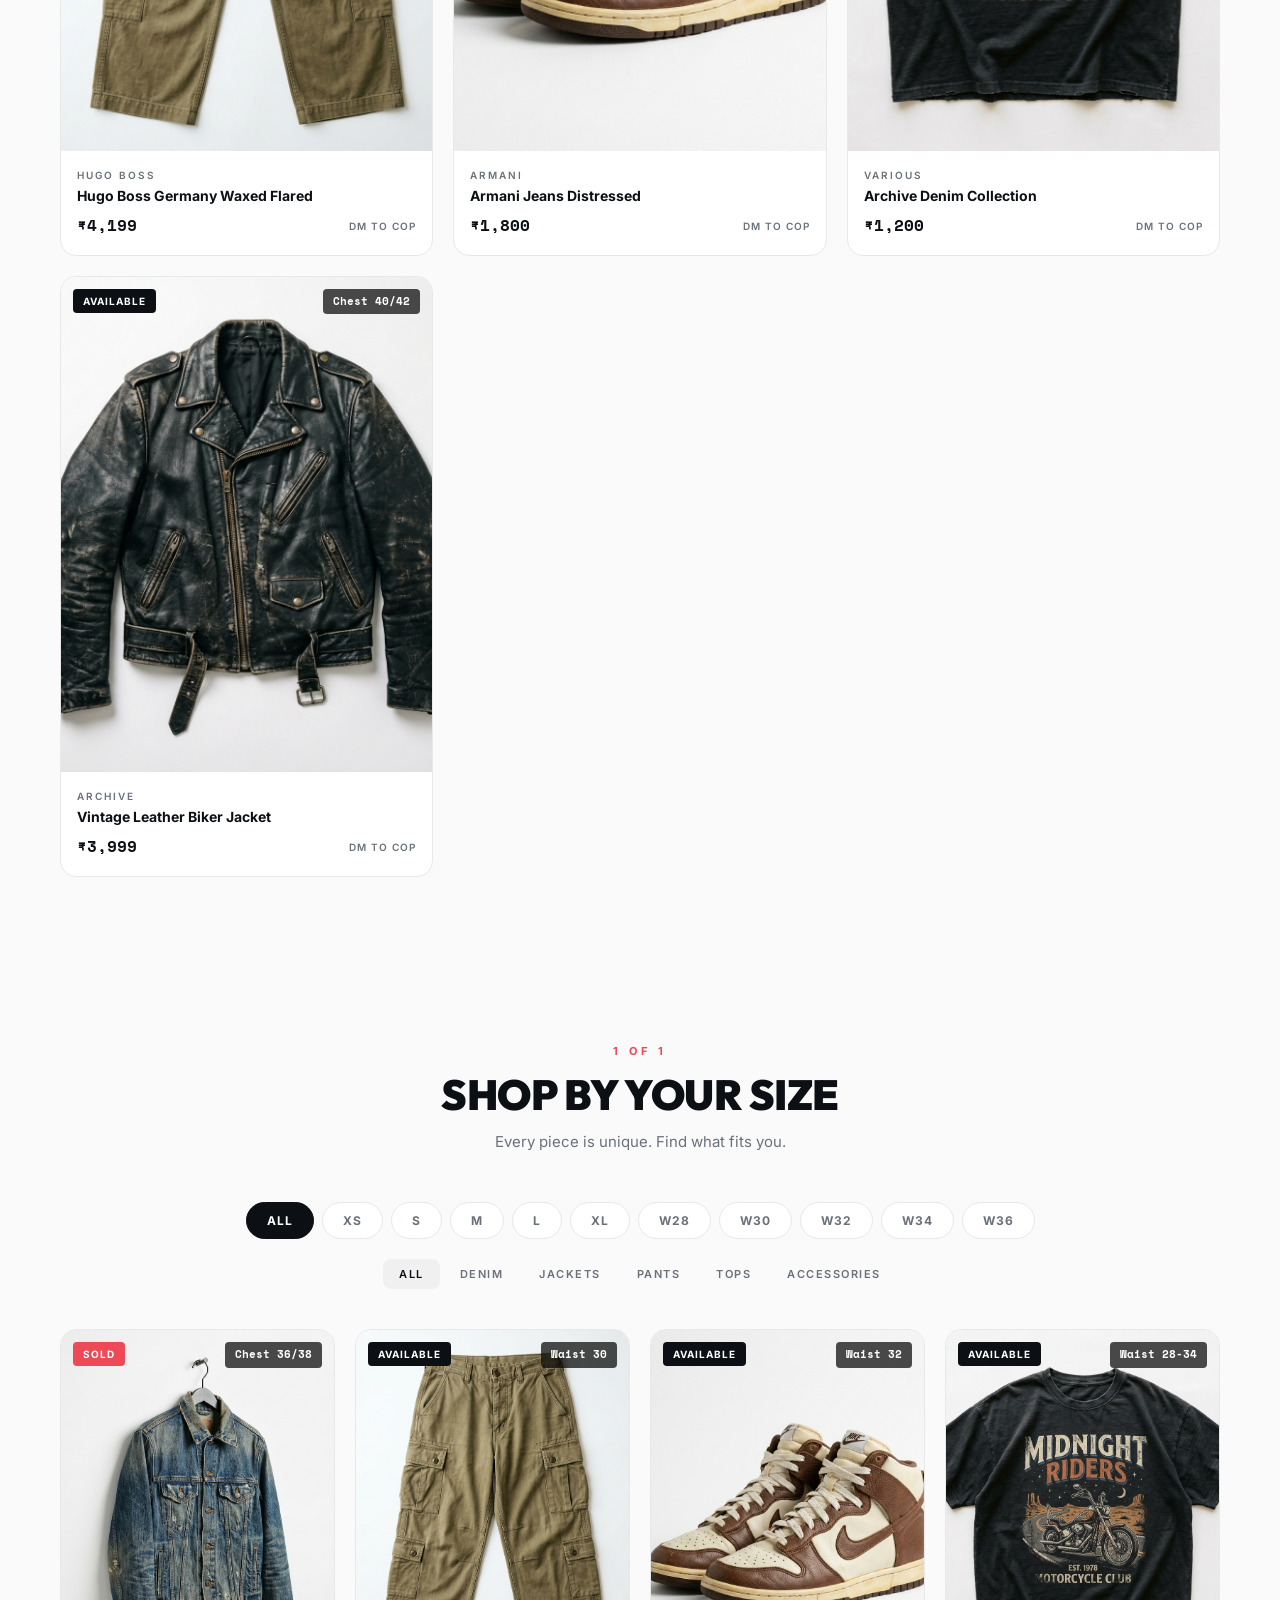
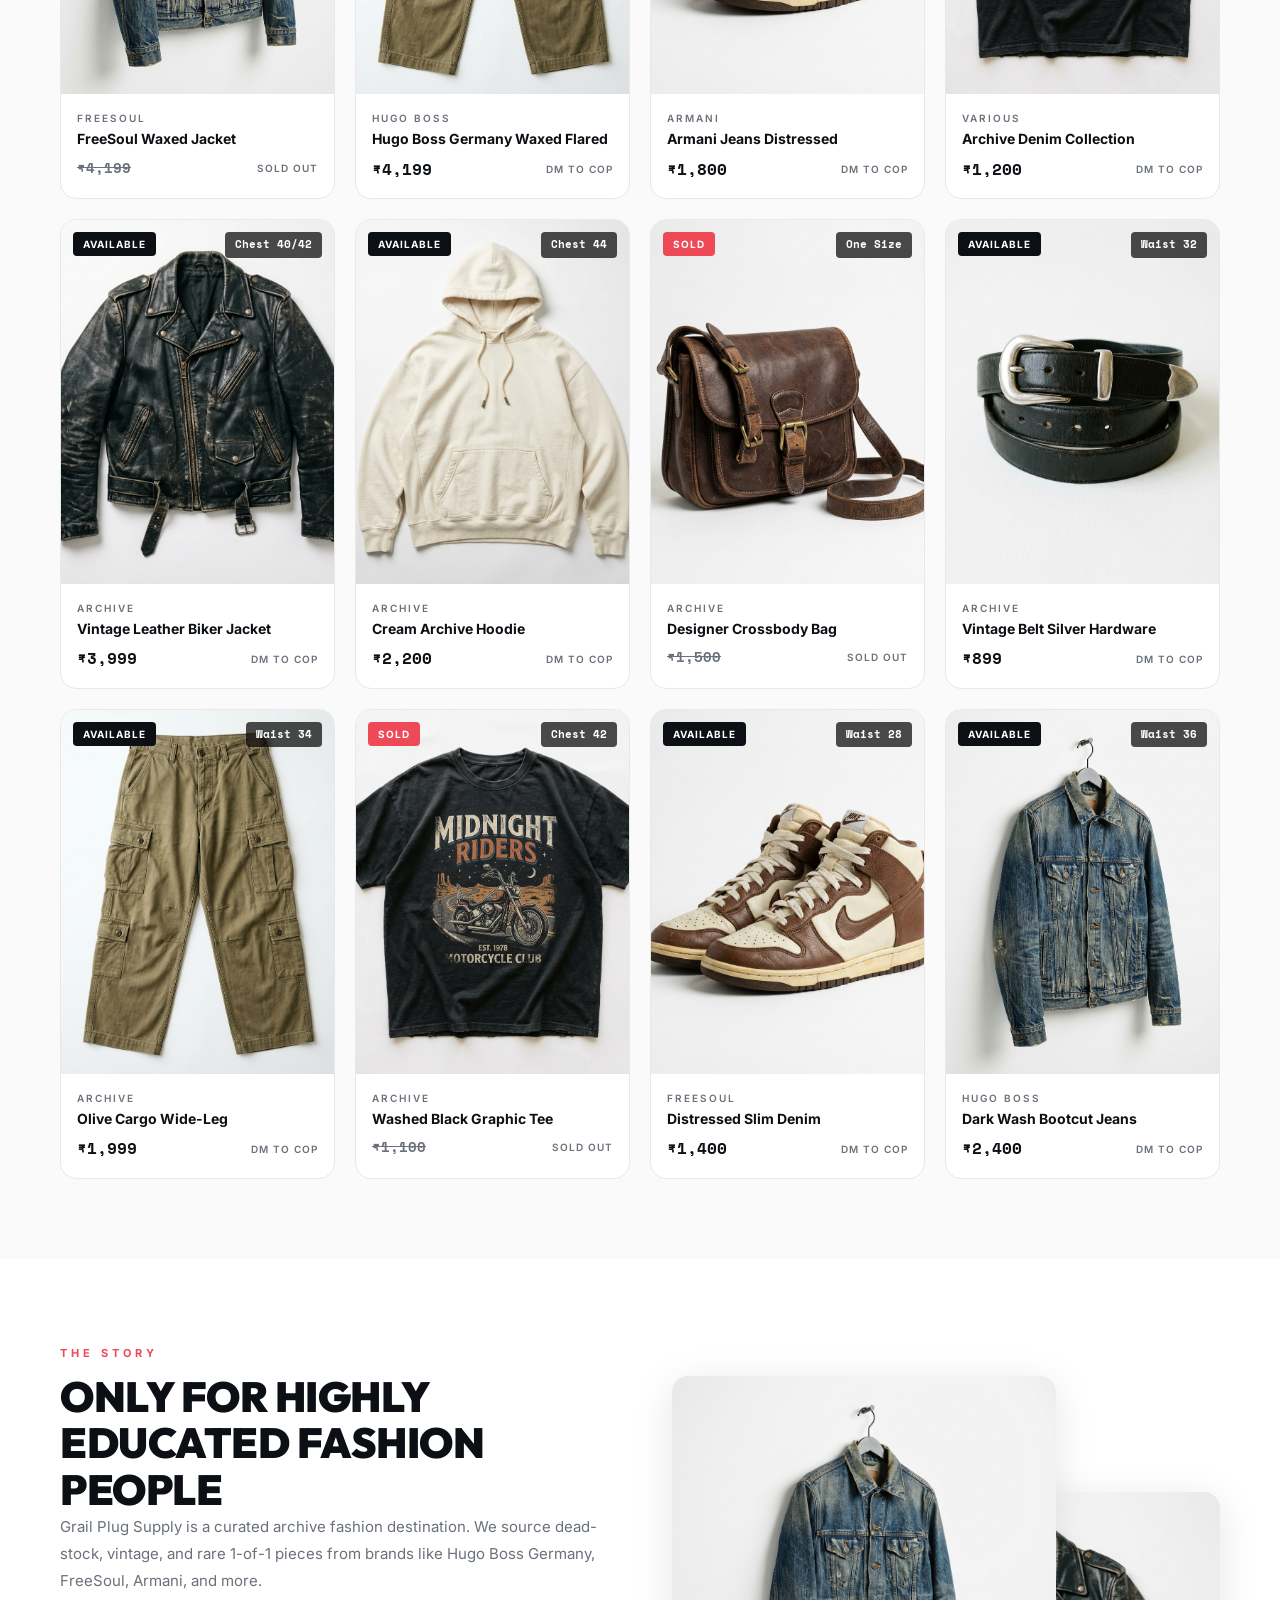
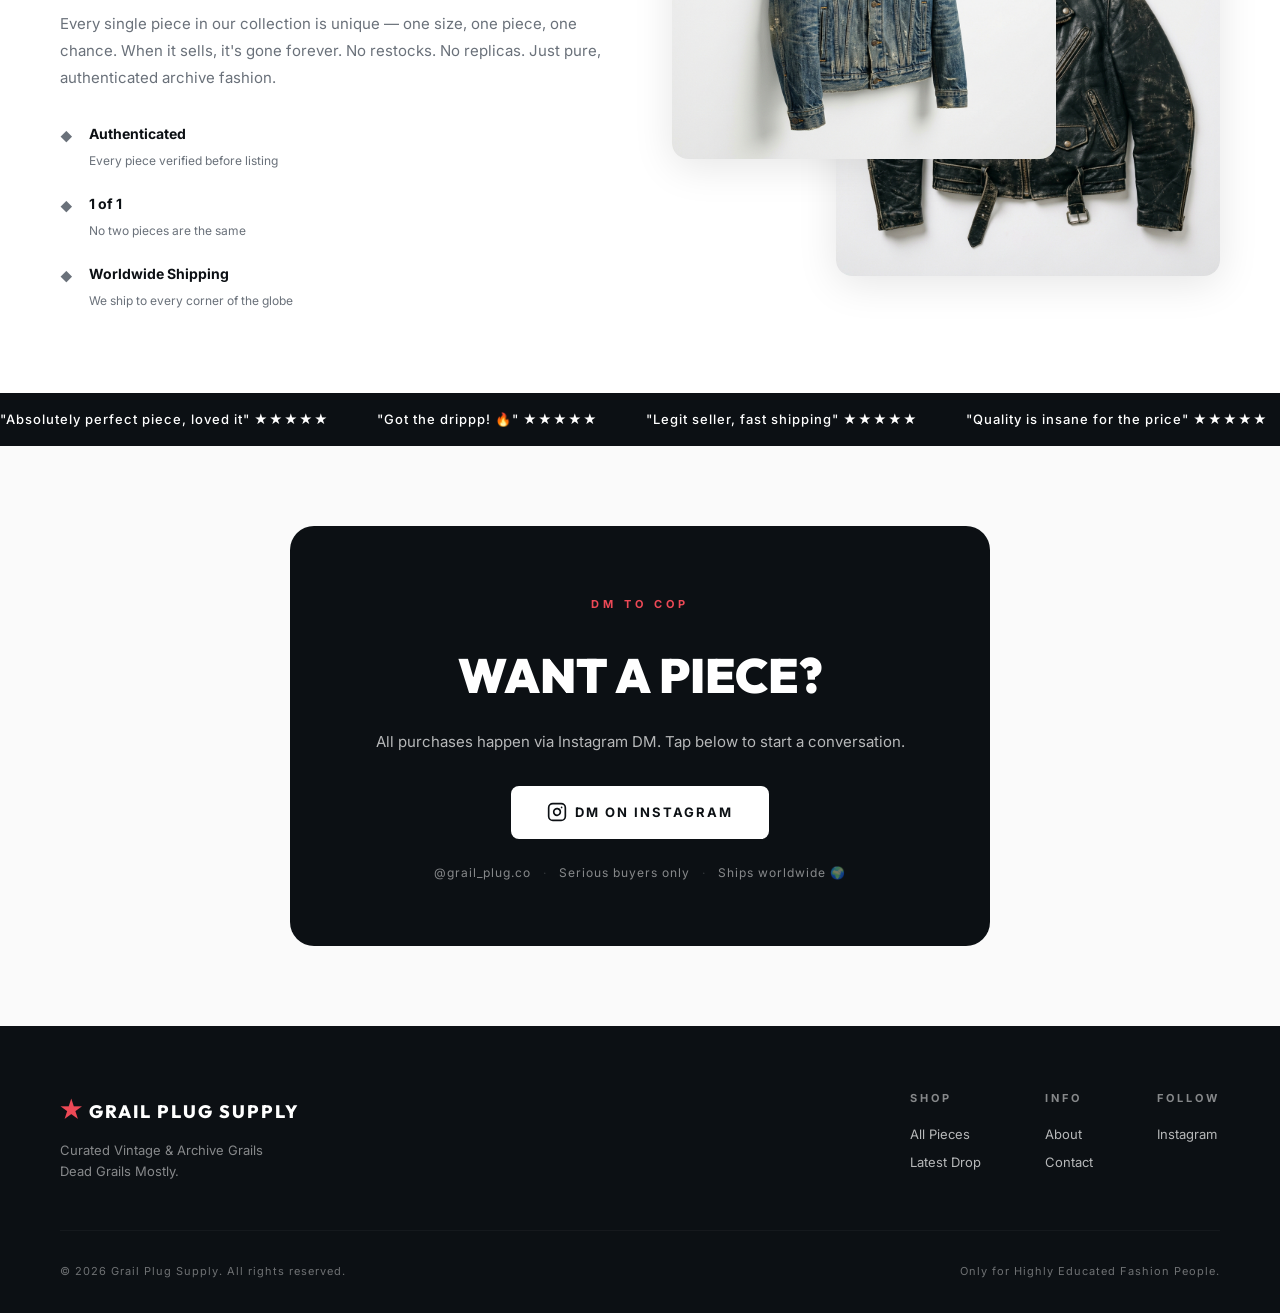
==== commit c0a9684f: "Add login, cart, and admin panel features" ====
--- a/index.html
+++ b/index.html
@@ -24,7 +24,7 @@
 
     <!-- Announcement Bar -->
     <div class="announcement-bar">
-        <div class="announcement-track">
+        <div class="announcement-track" id="announcement-track">
             <span>★ 1 OF 1 PIECES ONLY</span>
             <span>★ SHIPS WORLDWIDE 🌍</span>
             <span>★ DM TO COP</span>
@@ -52,6 +52,22 @@
                 <a href="#contact" class="nav-link">CONTACT</a>
             </nav>
             <div class="header-actions">
+                <!-- User Icon -->
+                <div class="user-menu-wrap" id="user-menu-wrap">
+                    <button class="header-icon-btn" id="user-icon-btn" aria-label="Account">
+                        <svg id="user-icon-svg" width="20" height="20" viewBox="0 0 24 24" fill="none" stroke="currentColor" stroke-width="2" stroke-linecap="round" stroke-linejoin="round"><path d="M20 21v-2a4 4 0 0 0-4-4H8a4 4 0 0 0-4 4v2"/><circle cx="12" cy="7" r="4"/></svg>
+                        <span class="user-avatar" id="user-avatar" style="display:none;"></span>
+                    </button>
+                    <div class="user-dropdown" id="user-dropdown">
+                        <!-- Filled by JS -->
+                    </div>
+                </div>
+                <!-- Cart Icon -->
+                <button class="header-icon-btn cart-icon-btn" id="cart-icon-btn" aria-label="Cart" onclick="GrailCart.openDrawer()">
+                    <svg width="20" height="20" viewBox="0 0 24 24" fill="none" stroke="currentColor" stroke-width="2" stroke-linecap="round" stroke-linejoin="round"><circle cx="9" cy="21" r="1"/><circle cx="20" cy="21" r="1"/><path d="M1 1h4l2.68 13.39a2 2 0 0 0 2 1.61h9.72a2 2 0 0 0 2-1.61L23 6H6"/></svg>
+                    <span class="cart-badge" id="cart-badge" style="display:none;">0</span>
+                </button>
+                <!-- Instagram -->
                 <a href="https://www.instagram.com/grail_plug.co/" target="_blank" class="header-ig" id="header-instagram">
                     <svg width="20" height="20" viewBox="0 0 24 24" fill="none" stroke="currentColor" stroke-width="2" stroke-linecap="round" stroke-linejoin="round"><rect x="2" y="2" width="20" height="20" rx="5" ry="5"></rect><path d="m16 11.37A4 4 0 1 1 12.63 8 4 4 0 0 1 16 11.37z"></path><line x1="17.5" y1="6.5" x2="17.51" y2="6.5"></line></svg>
                 </a>
@@ -85,29 +101,29 @@
                 <div class="hero-overlay"></div>
             </div>
             <div class="hero-content">
-                <div class="hero-badge">EST. 2022</div>
+                <div class="hero-badge" id="hero-badge">EST. 2022</div>
                 <h1 class="hero-title">
-                    <span class="hero-line">CURATED</span>
-                    <span class="hero-line hero-line-accent">VINTAGE &</span>
-                    <span class="hero-line">ARCHIVE GRAILS</span>
+                    <span class="hero-line" id="hero-line1">CURATED</span>
+                    <span class="hero-line hero-line-accent" id="hero-line2">VINTAGE &</span>
+                    <span class="hero-line" id="hero-line3">ARCHIVE GRAILS</span>
                 </h1>
-                <p class="hero-subtitle">Every piece is 1 of 1. When it's gone, it's gone.</p>
+                <p class="hero-subtitle" id="hero-subtitle">Every piece is 1 of 1. When it's gone, it's gone.</p>
                 <div class="hero-actions">
                     <a href="#collection" class="btn btn-primary" id="hero-shop-btn">SHOP COLLECTION</a>
                     <a href="#drops" class="btn btn-outline" id="hero-drops-btn">LATEST DROP</a>
                 </div>
                 <div class="hero-stats">
                     <div class="hero-stat">
-                        <span class="hero-stat-number">105+</span>
-                        <span class="hero-stat-label">Pieces Curated</span>
+                        <span class="hero-stat-number" id="stat1-number">105+</span>
+                        <span class="hero-stat-label" id="stat1-label">Pieces Curated</span>
                     </div>
                     <div class="hero-stat">
-                        <span class="hero-stat-number">2.6K+</span>
-                        <span class="hero-stat-label">Community</span>
+                        <span class="hero-stat-number" id="stat2-number">2.6K+</span>
+                        <span class="hero-stat-label" id="stat2-label">Community</span>
                     </div>
                     <div class="hero-stat">
-                        <span class="hero-stat-number">🌍</span>
-                        <span class="hero-stat-label">Ships Worldwide</span>
+                        <span class="hero-stat-number" id="stat3-number">🌍</span>
+                        <span class="hero-stat-label" id="stat3-label">Ships Worldwide</span>
                     </div>
                 </div>
             </div>
@@ -121,9 +137,9 @@
         <section id="drops" class="section drops-section">
             <div class="container">
                 <div class="section-header">
-                    <span class="section-tag">NEW DROP</span>
-                    <h2 class="section-title">LATEST DROP</h2>
-                    <p class="section-desc">Fresh pieces just landed. Pre-booking available.</p>
+                    <span class="section-tag" id="drops-tag">NEW DROP</span>
+                    <h2 class="section-title" id="drops-title">LATEST DROP</h2>
+                    <p class="section-desc" id="drops-desc">Fresh pieces just landed. Pre-booking available.</p>
                 </div>
                 <div class="drops-grid" id="drops-grid">
                     <!-- Filled by JS -->
@@ -135,9 +151,9 @@
         <section id="collection" class="section collection-section">
             <div class="container">
                 <div class="section-header">
-                    <span class="section-tag">1 OF 1</span>
-                    <h2 class="section-title">SHOP BY YOUR SIZE</h2>
-                    <p class="section-desc">Every piece is unique. Find what fits you.</p>
+                    <span class="section-tag" id="collection-tag">1 OF 1</span>
+                    <h2 class="section-title" id="collection-title">SHOP BY YOUR SIZE</h2>
+                    <p class="section-desc" id="collection-desc">Every piece is unique. Find what fits you.</p>
                 </div>
 
                 <!-- Size Filter Bar -->
@@ -158,11 +174,7 @@
                 <!-- Category Tabs -->
                 <div class="category-tabs" id="category-tabs">
                     <button class="cat-tab active" data-category="all" id="cat-all">ALL</button>
-                    <button class="cat-tab" data-category="denim" id="cat-denim">DENIM</button>
-                    <button class="cat-tab" data-category="jackets" id="cat-jackets">JACKETS</button>
-                    <button class="cat-tab" data-category="pants" id="cat-pants">PANTS</button>
-                    <button class="cat-tab" data-category="tops" id="cat-tops">TOPS</button>
-                    <button class="cat-tab" data-category="accessories" id="cat-accessories">ACCESSORIES</button>
+                    <!-- Dynamic categories filled by JS -->
                 </div>
 
                 <!-- Product Grid -->
@@ -183,15 +195,15 @@
             <div class="container">
                 <div class="about-grid">
                     <div class="about-content">
-                        <span class="section-tag">THE STORY</span>
-                        <h2 class="section-title">ONLY FOR HIGHLY<br>EDUCATED FASHION<br>PEOPLE</h2>
-                        <p class="about-text">
+                        <span class="section-tag" id="about-tag">THE STORY</span>
+                        <h2 class="section-title" id="about-title">ONLY FOR HIGHLY<br>EDUCATED FASHION<br>PEOPLE</h2>
+                        <p class="about-text" id="about-text1">
                             Grail Plug Supply is a curated archive fashion destination. We source dead-stock, vintage, and rare 1-of-1 pieces from brands like Hugo Boss Germany, FreeSoul, Armani, and more.
                         </p>
-                        <p class="about-text">
+                        <p class="about-text" id="about-text2">
                             Every single piece in our collection is unique — one size, one piece, one chance. When it sells, it's gone forever. No restocks. No replicas. Just pure, authenticated archive fashion.
                         </p>
-                        <div class="about-values">
+                        <div class="about-values" id="about-values">
                             <div class="value">
                                 <span class="value-icon">◆</span>
                                 <div>
@@ -227,7 +239,7 @@
 
         <!-- Reviews Marquee -->
         <div class="reviews-marquee">
-            <div class="reviews-track">
+            <div class="reviews-track" id="reviews-track">
                 <span class="review-item">"Absolutely perfect piece, loved it" ★★★★★</span>
                 <span class="review-item">"Got the drippp! 🔥" ★★★★★</span>
                 <span class="review-item">"Legit seller, fast shipping" ★★★★★</span>
@@ -245,9 +257,9 @@
         <section id="contact" class="section contact-section">
             <div class="container">
                 <div class="contact-card">
-                    <span class="section-tag">DM TO COP</span>
-                    <h2 class="contact-title">WANT A PIECE?</h2>
-                    <p class="contact-desc">All purchases happen via Instagram DM. Tap below to start a conversation.</p>
+                    <span class="section-tag" id="contact-tag">DM TO COP</span>
+                    <h2 class="contact-title" id="contact-title">WANT A PIECE?</h2>
+                    <p class="contact-desc" id="contact-desc">All purchases happen via Instagram DM. Tap below to start a conversation.</p>
                     <div class="contact-buttons">
                         <a href="https://www.instagram.com/grail_plug.co/" target="_blank" class="btn btn-primary btn-lg" id="contact-dm-btn">
                             <svg width="20" height="20" viewBox="0 0 24 24" fill="none" stroke="currentColor" stroke-width="2" stroke-linecap="round" stroke-linejoin="round"><rect x="2" y="2" width="20" height="20" rx="5" ry="5"></rect><path d="m16 11.37A4 4 0 1 1 12.63 8 4 4 0 0 1 16 11.37z"></path><line x1="17.5" y1="6.5" x2="17.51" y2="6.5"></line></svg>
@@ -255,7 +267,7 @@
                         </a>
                     </div>
                     <div class="contact-info">
-                        <span>@grail_plug.co</span>
+                        <span id="contact-handle">@grail_plug.co</span>
                         <span class="dot">·</span>
                         <span>Serious buyers only</span>
                         <span class="dot">·</span>
@@ -272,7 +284,7 @@
             <div class="footer-inner">
                 <div class="footer-brand">
                     <span class="footer-logo"><span class="logo-star">★</span> GRAIL PLUG SUPPLY</span>
-                    <p class="footer-tagline">Curated Vintage & Archive Grails<br>Dead Grails Mostly.</p>
+                    <p class="footer-tagline" id="footer-tagline">Curated Vintage & Archive Grails<br>Dead Grails Mostly.</p>
                 </div>
                 <div class="footer-links">
                     <div class="footer-col">
@@ -292,8 +304,8 @@
                 </div>
             </div>
             <div class="footer-bottom">
-                <span>© 2026 Grail Plug Supply. All rights reserved.</span>
-                <span>Only for Highly Educated Fashion People.</span>
+                <span id="footer-copyright">© 2026 Grail Plug Supply. All rights reserved.</span>
+                <span id="footer-bottom-text">Only for Highly Educated Fashion People.</span>
             </div>
         </div>
     </footer>
@@ -314,7 +326,78 @@
         </div>
     </div>
 
+    <!-- Auth Modal -->
+    <div class="modal" id="auth-modal">
+        <div class="modal-backdrop" id="auth-backdrop"></div>
+        <div class="auth-modal-content">
+            <button class="modal-close" id="auth-close">✕</button>
+            <div class="auth-tabs">
+                <button class="auth-tab active" data-tab="login" id="auth-tab-login">SIGN IN</button>
+                <button class="auth-tab" data-tab="register" id="auth-tab-register">REGISTER</button>
+            </div>
+            <!-- Login Form -->
+            <form class="auth-form" id="login-form">
+                <div class="auth-form-group">
+                    <label for="login-email">Email or Username</label>
+                    <input type="text" id="login-email" placeholder="Enter your email" required>
+                </div>
+                <div class="auth-form-group">
+                    <label for="login-password">Password</label>
+                    <input type="password" id="login-password" placeholder="Enter your password" required>
+                </div>
+                <div class="auth-error" id="login-error"></div>
+                <button type="submit" class="btn btn-primary auth-submit">SIGN IN</button>
+            </form>
+            <!-- Register Form -->
+            <form class="auth-form" id="register-form" style="display:none;">
+                <div class="auth-form-group">
+                    <label for="register-name">Full Name</label>
+                    <input type="text" id="register-name" placeholder="Your name" required>
+                </div>
+                <div class="auth-form-group">
+                    <label for="register-email">Email</label>
+                    <input type="email" id="register-email" placeholder="your@email.com" required>
+                </div>
+                <div class="auth-form-group">
+                    <label for="register-password">Password</label>
+                    <input type="password" id="register-password" placeholder="Min 4 characters" required minlength="4">
+                </div>
+                <div class="auth-error" id="register-error"></div>
+                <button type="submit" class="btn btn-primary auth-submit">CREATE ACCOUNT</button>
+            </form>
+        </div>
+    </div>
+
+    <!-- Cart Drawer -->
+    <div class="cart-drawer" id="cart-drawer">
+        <div class="cart-drawer-backdrop" onclick="GrailCart.closeDrawer()"></div>
+        <div class="cart-drawer-panel">
+            <div class="cart-drawer-header">
+                <h3>YOUR CART</h3>
+                <button class="modal-close" onclick="GrailCart.closeDrawer()">✕</button>
+            </div>
+            <div class="cart-items" id="cart-items">
+                <!-- Filled by JS -->
+            </div>
+            <div class="cart-empty" id="cart-empty">
+                <div class="cart-empty-icon">🛒</div>
+                <p>Your cart is empty</p>
+                <span>Browse our collection and add some grails.</span>
+            </div>
+            <div class="cart-footer" id="cart-footer" style="display:none;">
+                <div class="cart-total-row">
+                    <span>SUBTOTAL</span>
+                    <span class="cart-total" id="cart-total">₹0</span>
+                </div>
+                <p class="cart-shipping-note">Shipping calculated after checkout</p>
+                <button class="btn btn-primary cart-checkout-btn" onclick="GrailCart.checkout()">CHECKOUT VIA DM</button>
+            </div>
+        </div>
+    </div>
+
     <script src="products.js"></script>
+    <script src="auth.js"></script>
+    <script src="cart.js"></script>
     <script src="app.js"></script>
 </body>
 </html>
--- a/styles.css
+++ b/styles.css
@@ -247,3 +247,72 @@
   .size-filter{gap:6px}
   .size-btn{padding:8px 14px;font-size:11px}
 }
+
+/* ===== HEADER ICONS ===== */
+.header-icon-btn{position:relative;display:flex;align-items:center;justify-content:center;width:36px;height:36px;border-radius:50%;transition:var(--transition);color:var(--text)}
+.header-icon-btn:hover{background:var(--highlight)}
+.cart-badge{position:absolute;top:-2px;right:-2px;width:18px;height:18px;border-radius:50%;background:var(--sold);color:#FFF;font-size:10px;font-weight:700;display:flex;align-items:center;justify-content:center;pointer-events:none}
+.user-avatar{width:28px;height:28px;border-radius:50%;background:var(--accent);color:#FFF;font-size:12px;font-weight:700;display:flex;align-items:center;justify-content:center;letter-spacing:0}
+
+/* ===== USER DROPDOWN ===== */
+.user-menu-wrap{position:relative}
+.user-dropdown{position:absolute;top:calc(100% + 8px);right:0;background:var(--surface);border:1px solid var(--border);border-radius:var(--radius-lg);box-shadow:0 8px 30px rgba(0,0,0,0.12);min-width:220px;opacity:0;visibility:hidden;transform:translateY(-8px);transition:var(--transition);z-index:101;overflow:hidden}
+.user-dropdown.active{opacity:1;visibility:visible;transform:translateY(0)}
+.dropdown-header{padding:16px;border-bottom:1px solid var(--border)}
+.dropdown-name{display:block;font-weight:700;font-size:14px;margin-bottom:2px}
+.dropdown-email{display:block;font-size:12px;color:var(--text-secondary)}
+.dropdown-divider{height:1px;background:var(--border)}
+.dropdown-item{display:block;width:100%;text-align:left;padding:12px 16px;font-size:12px;font-weight:600;letter-spacing:1px;color:var(--text);transition:var(--transition);border:none;background:none;cursor:pointer;font-family:var(--font-body)}
+.dropdown-item:hover{background:var(--highlight)}
+.dropdown-admin{color:var(--sold)}
+.dropdown-logout{color:var(--text-secondary)}
+
+/* ===== AUTH MODAL ===== */
+.auth-modal-content{position:relative;background:var(--surface);border-radius:var(--radius-xl);max-width:420px;width:92%;padding:40px 32px;z-index:1;animation:modalSlideIn 0.3s ease}
+@keyframes modalSlideIn{from{opacity:0;transform:translateY(16px)}to{opacity:1;transform:translateY(0)}}
+.auth-tabs{display:flex;gap:0;margin-bottom:28px;border-bottom:2px solid var(--border)}
+.auth-tab{flex:1;padding:12px;font-size:12px;font-weight:700;letter-spacing:2px;color:var(--text-secondary);border-bottom:2px solid transparent;margin-bottom:-2px;transition:var(--transition)}
+.auth-tab.active{color:var(--text);border-bottom-color:var(--accent)}
+.auth-tab:hover{color:var(--text)}
+.auth-form{display:flex;flex-direction:column;gap:20px}
+.auth-form-group{display:flex;flex-direction:column;gap:6px}
+.auth-form-group label{font-size:11px;font-weight:600;letter-spacing:1.5px;color:var(--text-secondary);text-transform:uppercase}
+.auth-form-group input{padding:14px 16px;border:1.5px solid var(--border);border-radius:var(--radius);font-size:14px;font-family:var(--font-body);transition:var(--transition);background:var(--bg)}
+.auth-form-group input:focus{outline:none;border-color:var(--accent);box-shadow:0 0 0 3px rgba(12,16,20,0.08)}
+.auth-error{font-size:12px;color:var(--sold);min-height:16px}
+.auth-submit{width:100%;justify-content:center;margin-top:4px}
+
+/* ===== CART DRAWER ===== */
+.cart-drawer{position:fixed;inset:0;z-index:300;opacity:0;visibility:hidden;transition:var(--transition)}
+.cart-drawer.active{opacity:1;visibility:visible}
+.cart-drawer-backdrop{position:absolute;inset:0;background:rgba(0,0,0,0.6);backdrop-filter:blur(4px)}
+.cart-drawer-panel{position:absolute;top:0;right:0;width:400px;max-width:90vw;height:100%;background:var(--surface);display:flex;flex-direction:column;transform:translateX(100%);transition:transform 0.4s cubic-bezier(0.4,0,0.2,1);box-shadow:-8px 0 30px rgba(0,0,0,0.1)}
+.cart-drawer.active .cart-drawer-panel{transform:translateX(0)}
+.cart-drawer-header{display:flex;align-items:center;justify-content:space-between;padding:20px 24px;border-bottom:1px solid var(--border)}
+.cart-drawer-header h3{font-family:var(--font-display);font-size:16px;font-weight:800;letter-spacing:3px}
+.cart-items{flex:1;overflow-y:auto;padding:16px 24px}
+.cart-item{display:flex;gap:14px;padding:14px 0;border-bottom:1px solid var(--border);align-items:center}
+.cart-item-img{width:64px;height:80px;border-radius:var(--radius);overflow:hidden;flex-shrink:0;background:var(--highlight)}
+.cart-item-img img{width:100%;height:100%;object-fit:cover}
+.cart-item-details{flex:1;display:flex;flex-direction:column;gap:2px}
+.cart-item-brand{font-size:9px;letter-spacing:2px;color:var(--text-secondary);font-weight:600}
+.cart-item-name{font-size:13px;font-weight:600;line-height:1.3}
+.cart-item-size{font-size:11px;color:var(--text-secondary)}
+.cart-item-price{font-family:var(--font-mono);font-size:14px;font-weight:700;margin-top:2px}
+.cart-item-remove{width:28px;height:28px;border-radius:50%;display:flex;align-items:center;justify-content:center;color:var(--text-secondary);transition:var(--transition);flex-shrink:0}
+.cart-item-remove:hover{background:var(--highlight);color:var(--sold)}
+.cart-empty{flex:1;display:flex;flex-direction:column;align-items:center;justify-content:center;gap:8px;color:var(--text-secondary);padding:40px}
+.cart-empty-icon{font-size:48px;opacity:0.3}
+.cart-empty p{font-size:15px;font-weight:600;color:var(--text)}
+.cart-empty span{font-size:12px}
+.cart-footer{padding:20px 24px;border-top:1px solid var(--border);background:var(--bg)}
+.cart-total-row{display:flex;justify-content:space-between;align-items:center;margin-bottom:8px}
+.cart-total-row span:first-child{font-size:12px;font-weight:600;letter-spacing:2px;color:var(--text-secondary)}
+.cart-total{font-family:var(--font-mono);font-size:22px;font-weight:700}
+.cart-shipping-note{font-size:11px;color:var(--text-secondary);margin-bottom:16px}
+.cart-checkout-btn{width:100%;justify-content:center}
+
+@media(max-width:768px){
+  .cart-drawer-panel{width:100%;max-width:100%}
+  .auth-modal-content{padding:28px 20px}
+}
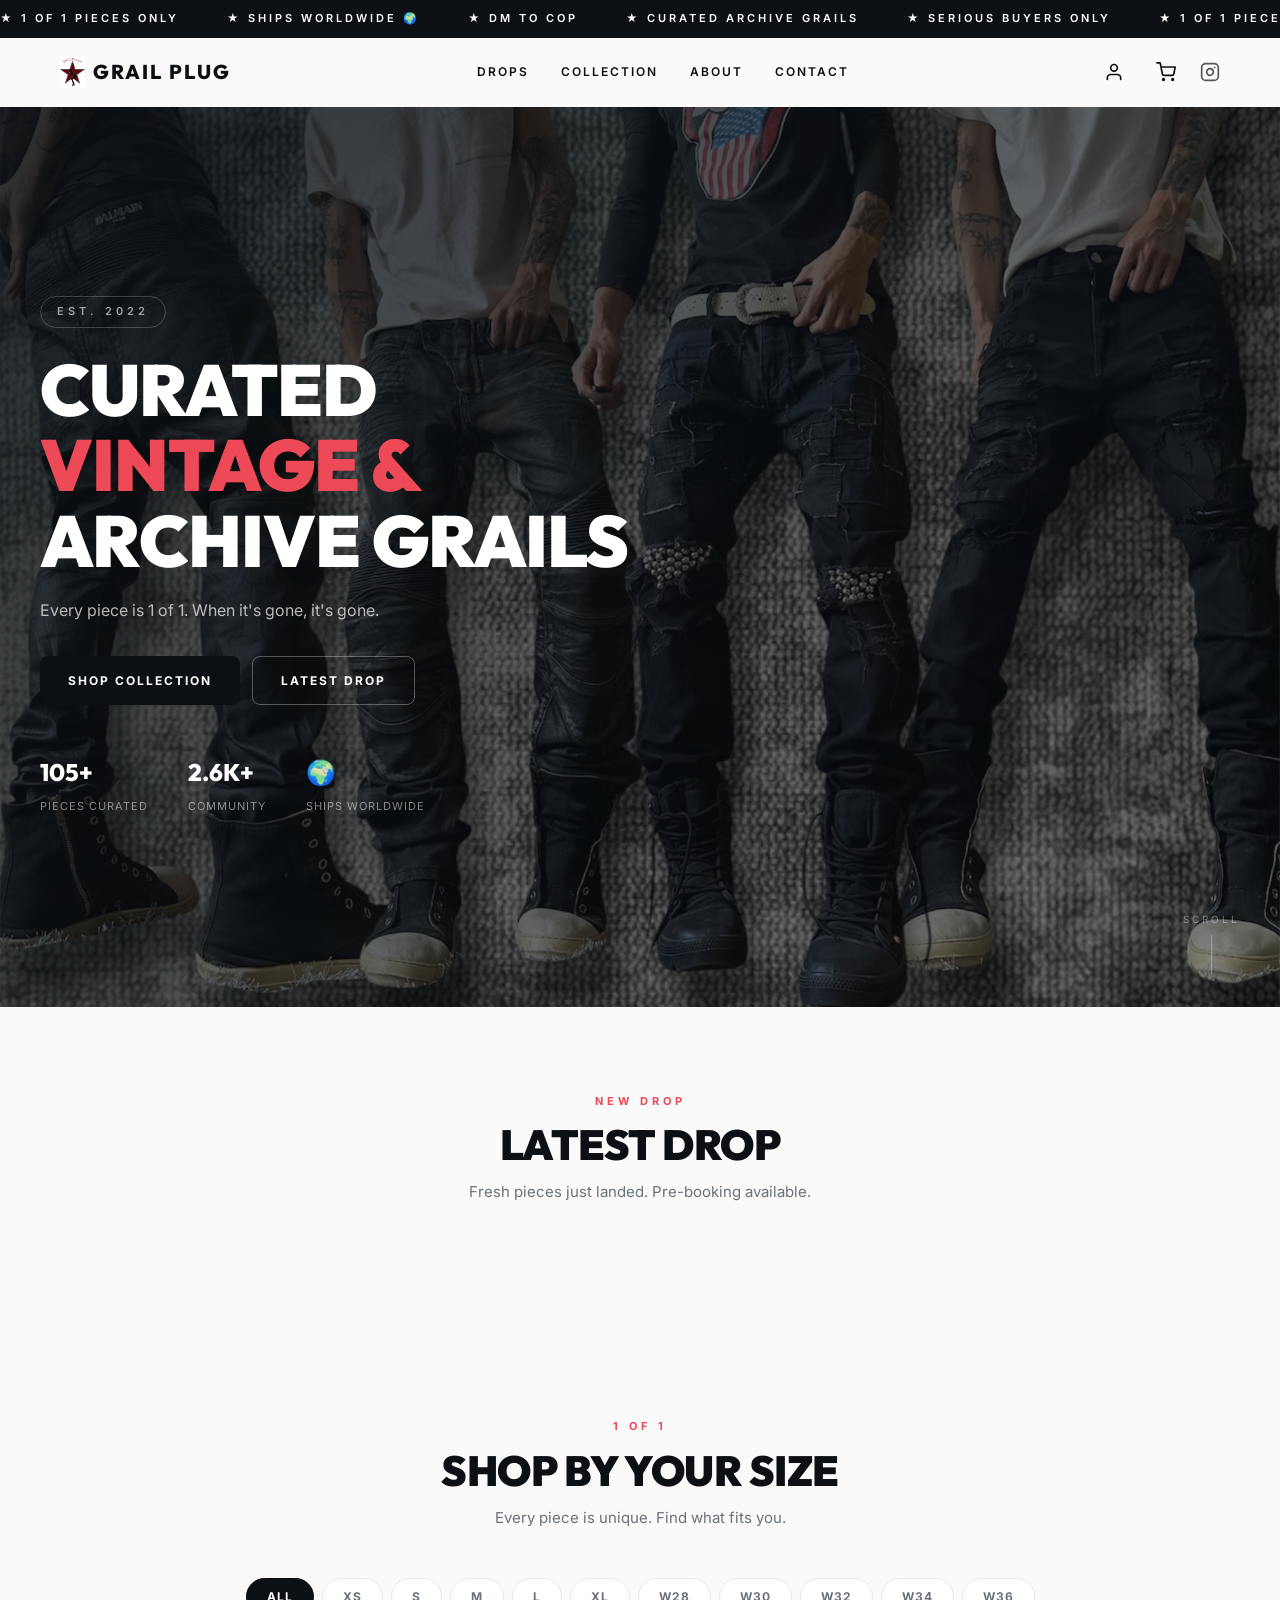
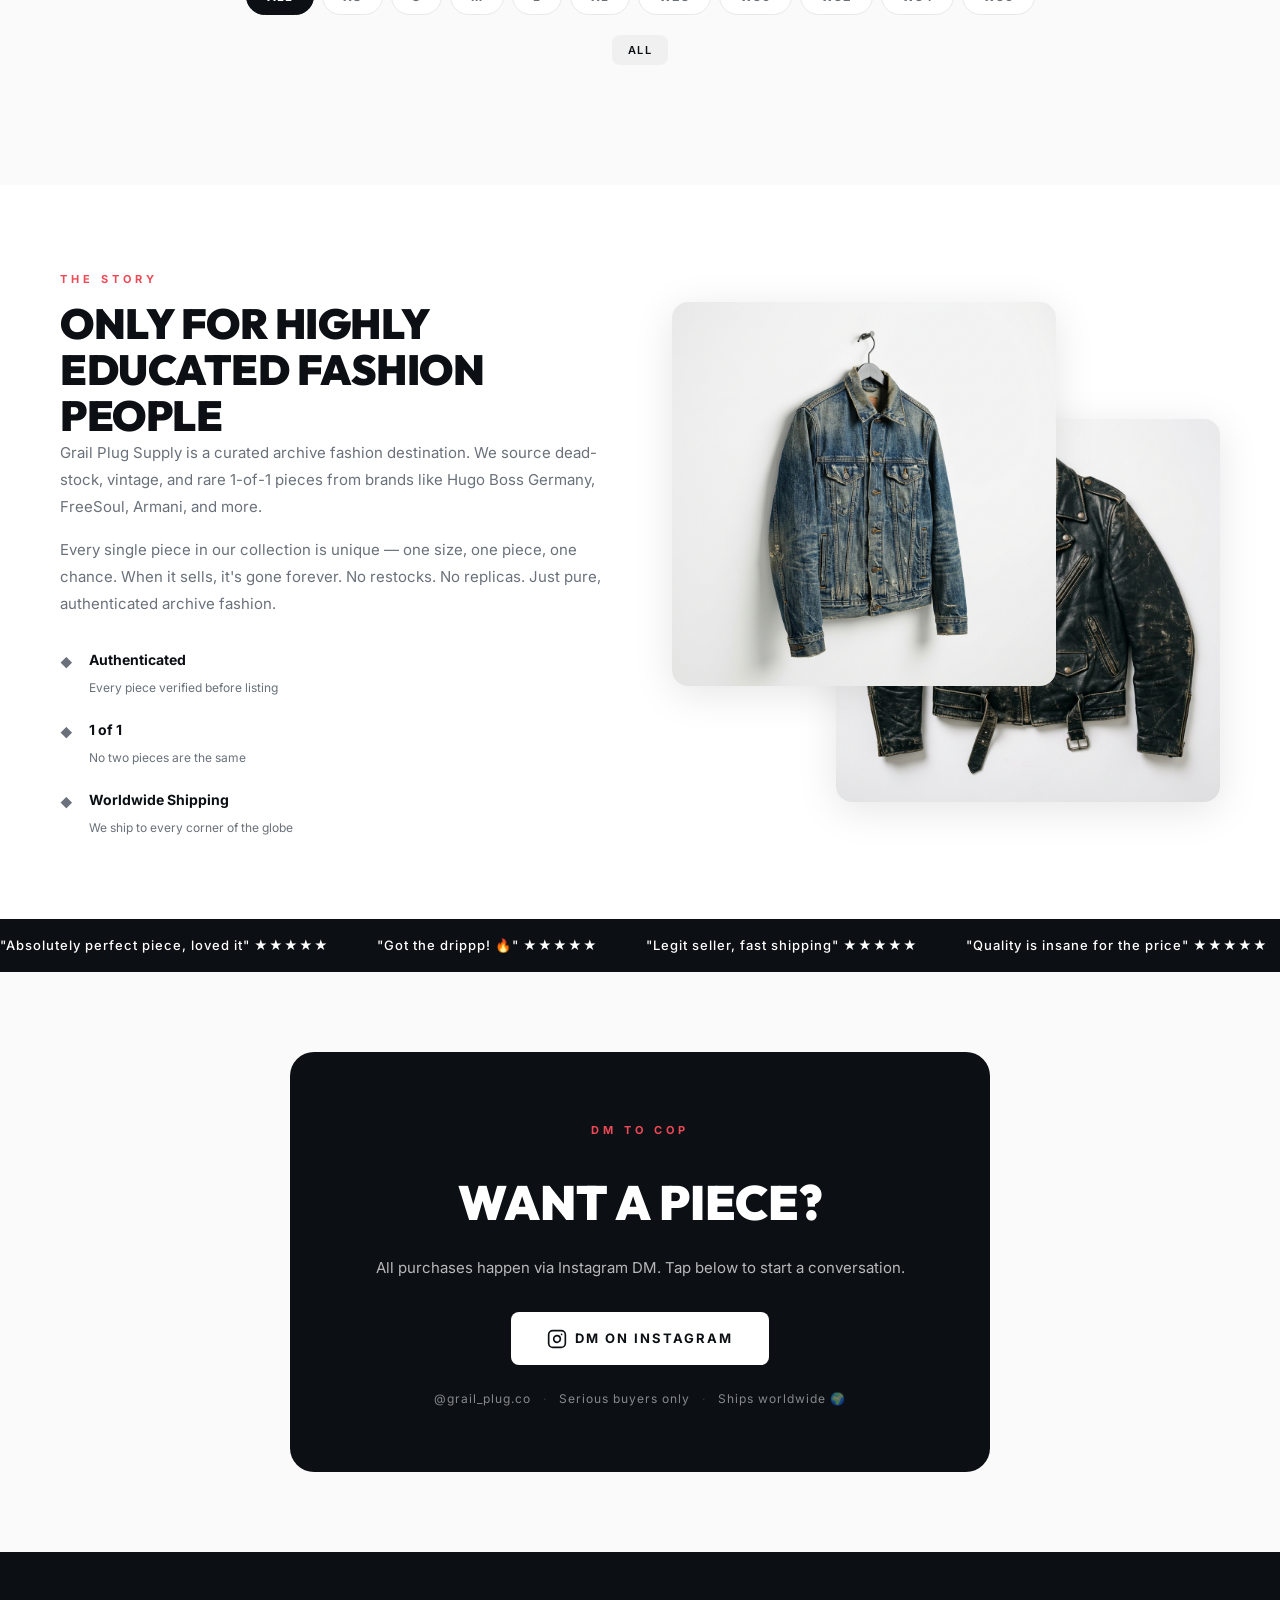
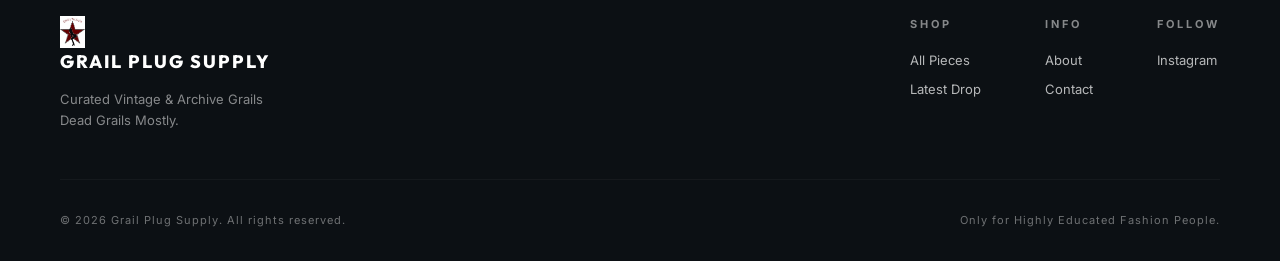
==== commit f273438a: "feat: complete Supabase integration and mobile optimization" ====
--- a/index.html
+++ b/index.html
@@ -17,8 +17,7 @@
     <!-- Loader -->
     <div id="loader" class="loader">
         <div class="loader-inner">
-            <div class="loader-star">★</div>
-            <span class="loader-text">GRAIL PLUG</span>
+            <img src="images/logo.png" alt="Grail Plug Co" class="loader-logo">
         </div>
     </div>
 
@@ -42,7 +41,7 @@
     <header id="header" class="header">
         <div class="header-inner">
             <a href="#" class="logo" id="logo">
-                <span class="logo-star">★</span>
+                <img src="images/logo.png" alt="Grail Plug" class="logo-img">
                 <span class="logo-text">GRAIL PLUG</span>
             </a>
             <nav class="nav" id="nav">
@@ -283,7 +282,7 @@
         <div class="container">
             <div class="footer-inner">
                 <div class="footer-brand">
-                    <span class="footer-logo"><span class="logo-star">★</span> GRAIL PLUG SUPPLY</span>
+                    <span class="footer-logo"><img src="images/logo.png" alt="Grail Plug" class="logo-img"> GRAIL PLUG SUPPLY</span>
                     <p class="footer-tagline" id="footer-tagline">Curated Vintage & Archive Grails<br>Dead Grails Mostly.</p>
                 </div>
                 <div class="footer-links">
@@ -395,6 +394,8 @@
         </div>
     </div>
 
+    <script src="https://cdn.jsdelivr.net/npm/@supabase/supabase-js@2/dist/umd/supabase.min.js"></script>
+    <script src="supabase-config.js"></script>
     <script src="products.js"></script>
     <script src="auth.js"></script>
     <script src="cart.js"></script>
--- a/styles.css
+++ b/styles.css
@@ -23,10 +23,9 @@
 /* ===== LOADER ===== */
 .loader{position:fixed;inset:0;z-index:9999;background:#0C1014;display:flex;align-items:center;justify-content:center;transition:opacity 0.6s,visibility 0.6s}
 .loader.hidden{opacity:0;visibility:hidden;pointer-events:none}
-.loader-inner{text-align:center;color:#FFF}
-.loader-star{font-size:48px;animation:pulse 1s infinite;color:#ED4956}
-.loader-text{display:block;font-family:var(--font-display);font-size:24px;letter-spacing:8px;margin-top:16px}
-@keyframes pulse{0%,100%{transform:scale(1)}50%{transform:scale(1.2)}}
+.loader-inner{text-align:center}
+.loader-logo{width:160px;height:auto;animation:pulse 1.5s ease-in-out infinite}
+@keyframes pulse{0%,100%{transform:scale(1);opacity:1}50%{transform:scale(1.05);opacity:0.8}}
 
 /* ===== ANNOUNCEMENT BAR ===== */
 .announcement-bar{background:#0C1014;color:#FFF;padding:10px 0;overflow:hidden;font-size:11px;letter-spacing:3px;font-weight:600}
@@ -37,7 +36,7 @@
 .header{position:sticky;top:0;z-index:100;background:rgba(250,250,250,0.9);backdrop-filter:blur(20px);border-bottom:1px solid var(--border);transition:var(--transition)}
 .header-inner{display:flex;align-items:center;justify-content:space-between;padding:16px 20px;max-width:1200px;margin:0 auto}
 .logo{display:flex;align-items:center;gap:8px;font-family:var(--font-display);font-size:20px;font-weight:800;letter-spacing:2px}
-.logo-star{color:#ED4956;font-size:24px}
+.logo-img{height:32px;width:auto;object-fit:contain;vertical-align:middle}
 .nav{display:flex;gap:32px}
 .nav-link{font-size:12px;font-weight:600;letter-spacing:2px;position:relative;padding:4px 0}
 .nav-link::after{content:'';position:absolute;bottom:0;left:0;width:0;height:1.5px;background:var(--accent);transition:var(--transition)}
@@ -224,28 +223,44 @@
   .about-image-stack{height:300px}
   .modal-body{grid-template-columns:1fr}
   .modal-gallery{aspect-ratio:1/1;border-radius:var(--radius-xl) var(--radius-xl) 0 0}
-  .footer-inner{flex-direction:column}
+  .footer-inner{flex-direction:column;gap:32px}
+  .footer-links{gap:32px;flex-wrap:wrap}
 }
 @media(max-width:768px){
   .nav{display:none}
-  .menu-toggle{display:flex}
-  .hero-content{padding:0 20px}
-  .hero-stats{gap:24px}
+  .menu-toggle{display:flex;padding:8px;min-height:44px;min-width:44px;align-items:center;justify-content:center}
+  .header-icon-btn{min-height:44px;min-width:44px}
+  .hero-content{padding:0 20px;text-align:center;display:flex;flex-direction:column;align-items:center}
+  .hero-stats{gap:16px;justify-content:center;flex-wrap:wrap}
+  .hero-stat{text-align:center}
+  .hero-actions{justify-content:center;gap:12px;width:100%}
+  .hero-actions .btn{width:100%;justify-content:center}
   .hero-stat-number{font-size:20px}
   .scroll-indicator{display:none}
-  .footer-links{gap:32px}
-  .footer-bottom{flex-direction:column;gap:8px}
-  .section{padding:60px 0}
-  .contact-card{padding:40px 24px}
+  .footer-links{flex-direction:column;gap:32px}
+  .footer-bottom{flex-direction:column;gap:16px;text-align:center}
+  .section{padding:50px 0}
+  .section-title{font-size:32px}
+  .contact-card{padding:40px 24px;border-radius:var(--radius-lg)}
   .product-grid{grid-template-columns:repeat(2,1fr);gap:12px}
   .product-card-info{padding:12px}
   .product-name{font-size:13px}
   .product-price{font-size:14px}
+  .btn{min-height:44px;padding:12px 24px} /* Touch target size */
+  .cart-drawer-panel{width:100%;max-width:100%}
+  .auth-modal-content{padding:32px 20px;width:95%}
+  .modal-content{width:100%;max-height:100vh;height:100vh;border-radius:0;display:flex;flex-direction:column}
+  .modal-gallery{border-radius:0;aspect-ratio:4/3;flex-shrink:0}
+  .modal-info{padding:24px;overflow-y:auto;padding-bottom:calc(24px + env(safe-area-inset-bottom))}
+  .modal-close{top:12px;right:12px;background:rgba(255,255,255,0.9);box-shadow:var(--shadow);min-height:44px;min-width:44px}
 }
 @media(max-width:480px){
-  .drops-grid{grid-template-columns:1fr}
-  .size-filter{gap:6px}
-  .size-btn{padding:8px 14px;font-size:11px}
+  .drops-grid{grid-template-columns:1fr;gap:16px}
+  .size-filter{gap:8px}
+  .size-btn{padding:10px 16px;font-size:12px;min-height:44px}
+  .product-grid{grid-template-columns:1fr;gap:16px}
+  .hero-line{font-size:42px}
+  .contact-title{font-size:28px}
 }
 
 /* ===== HEADER ICONS ===== */
@@ -312,7 +327,3 @@
 .cart-shipping-note{font-size:11px;color:var(--text-secondary);margin-bottom:16px}
 .cart-checkout-btn{width:100%;justify-content:center}
 
-@media(max-width:768px){
-  .cart-drawer-panel{width:100%;max-width:100%}
-  .auth-modal-content{padding:28px 20px}
-}
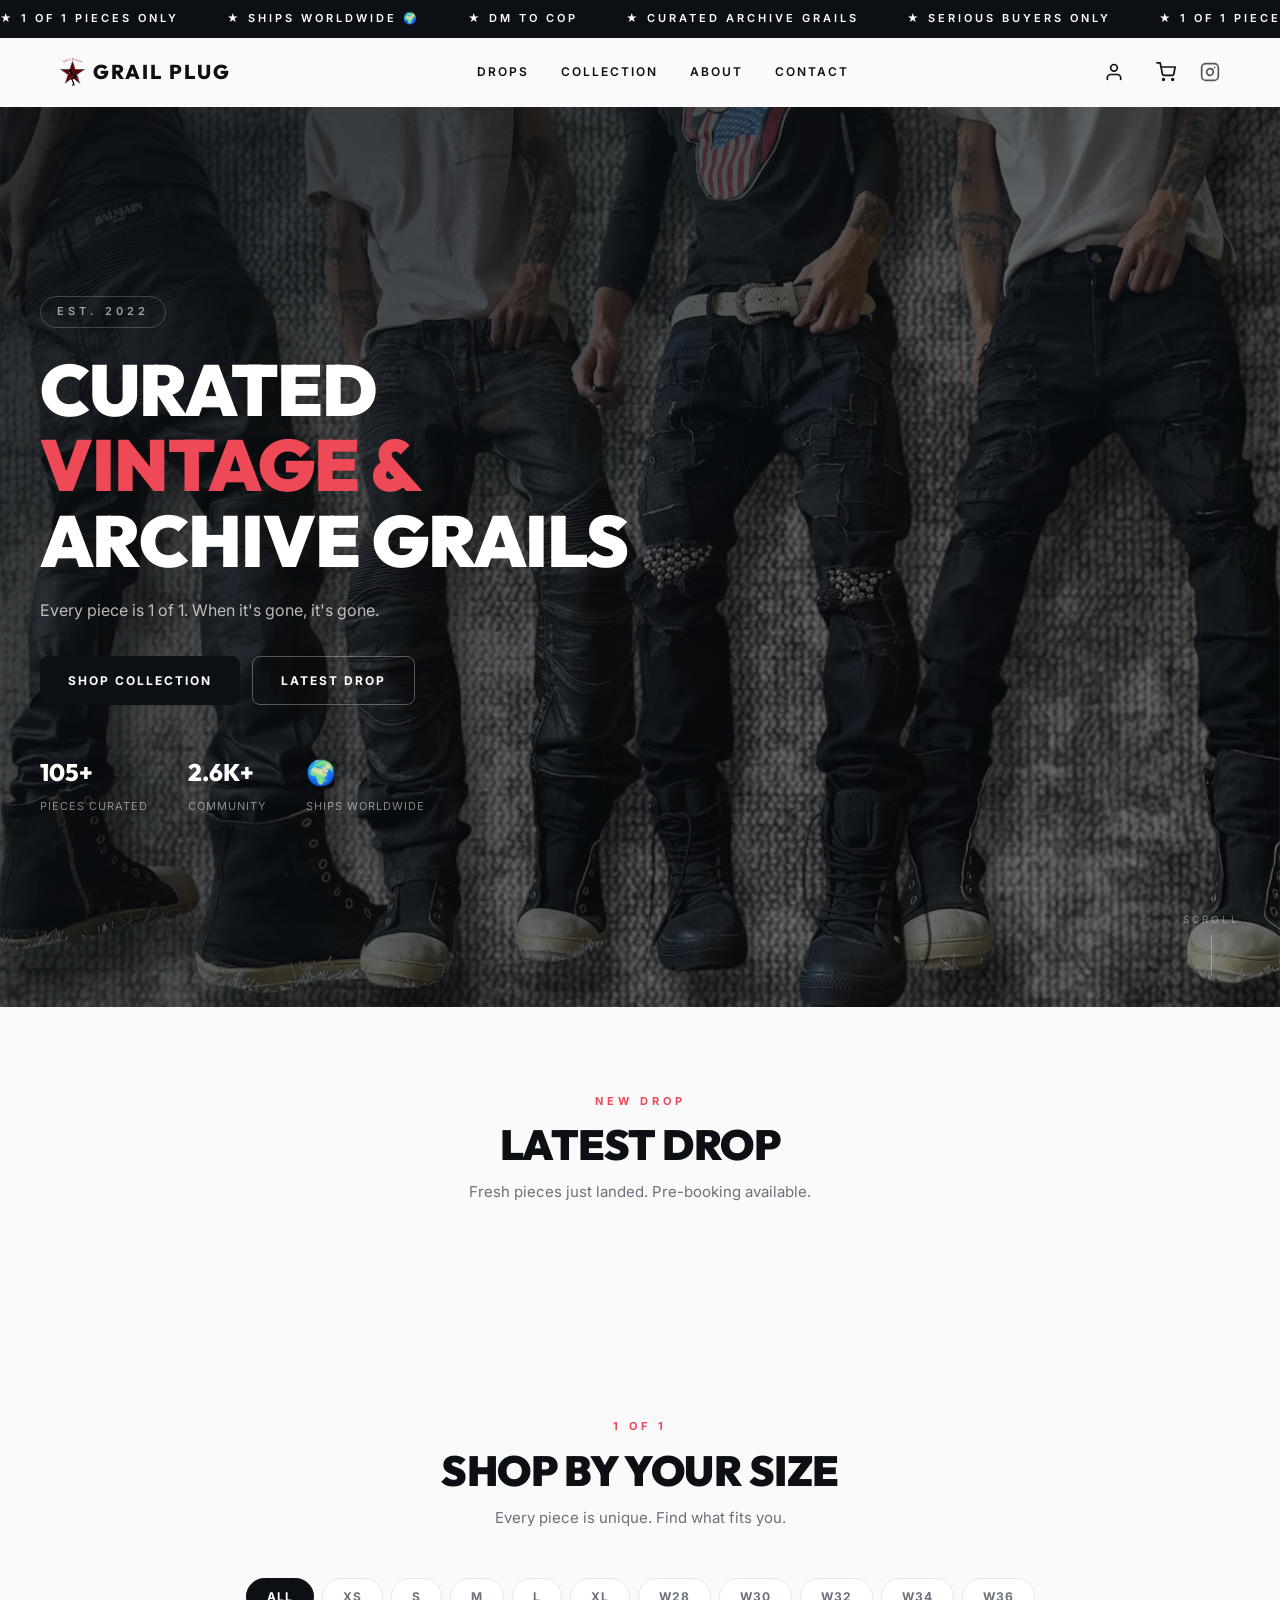
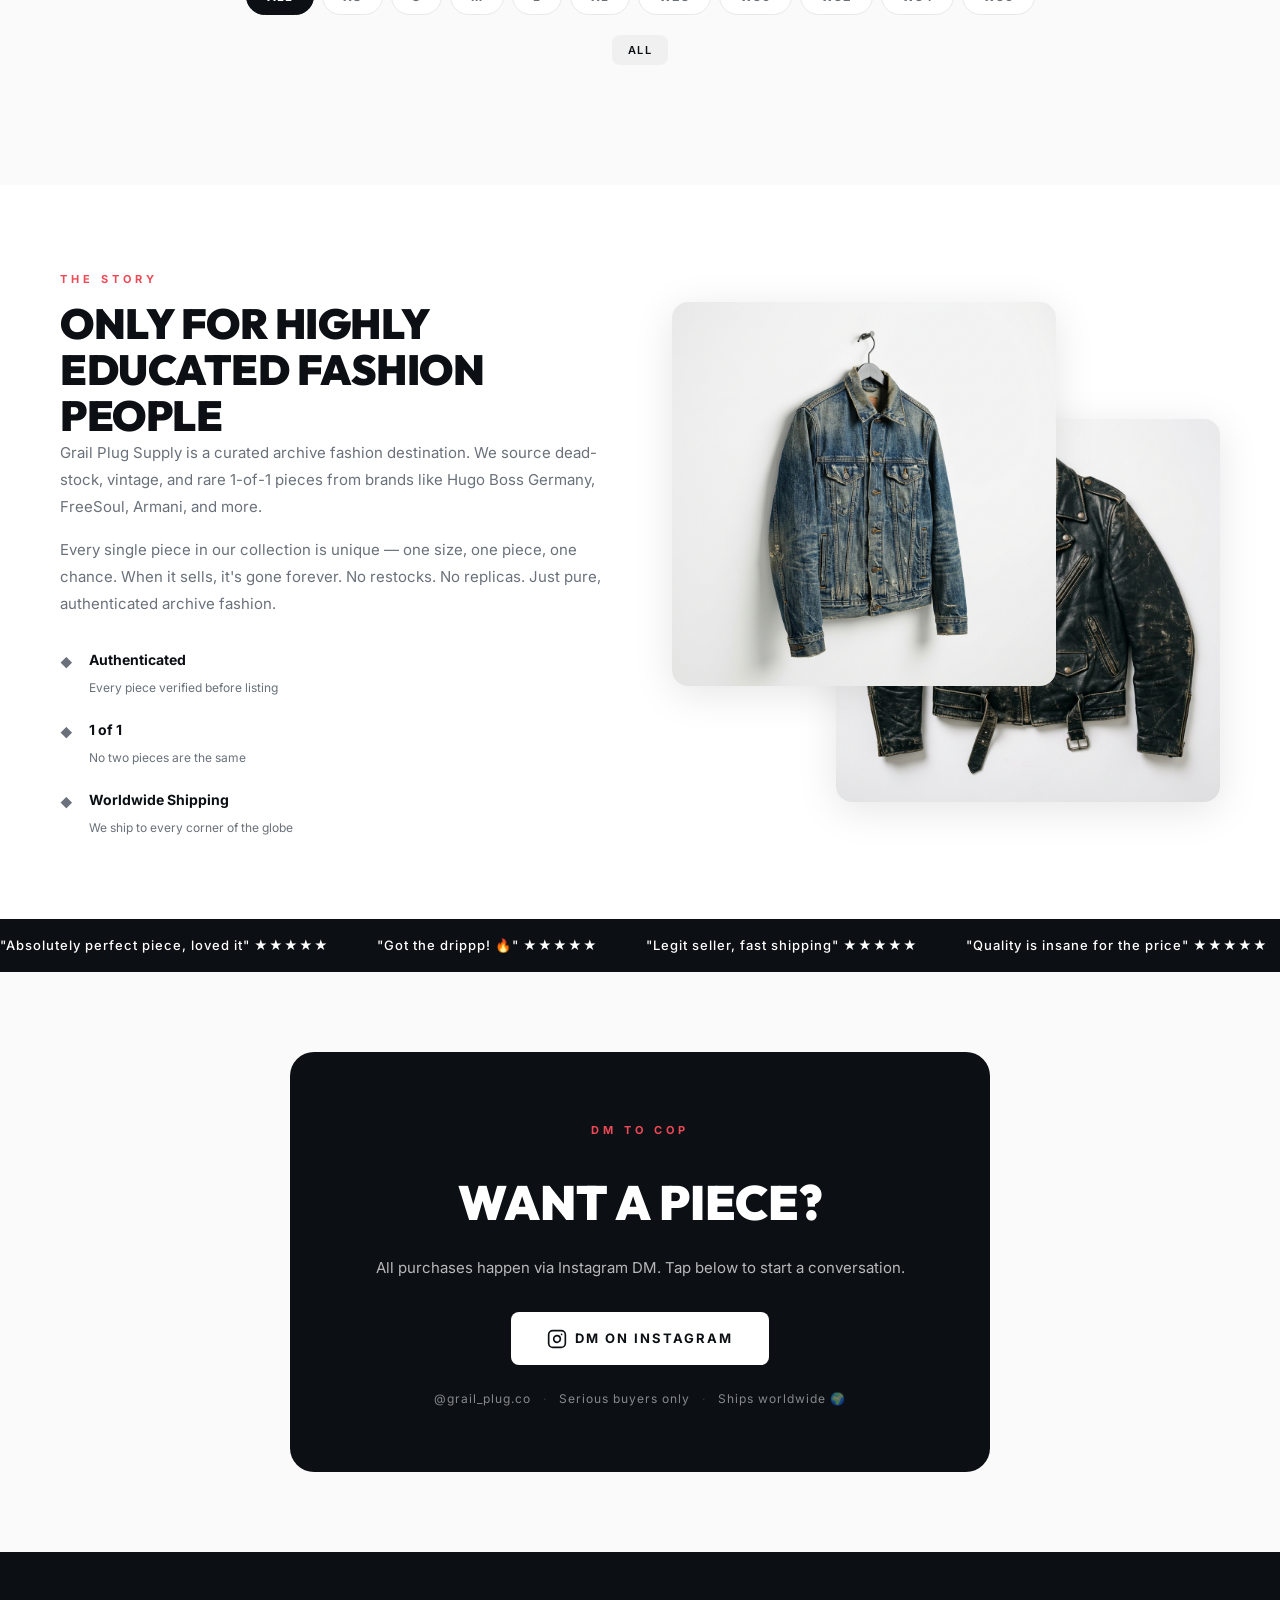
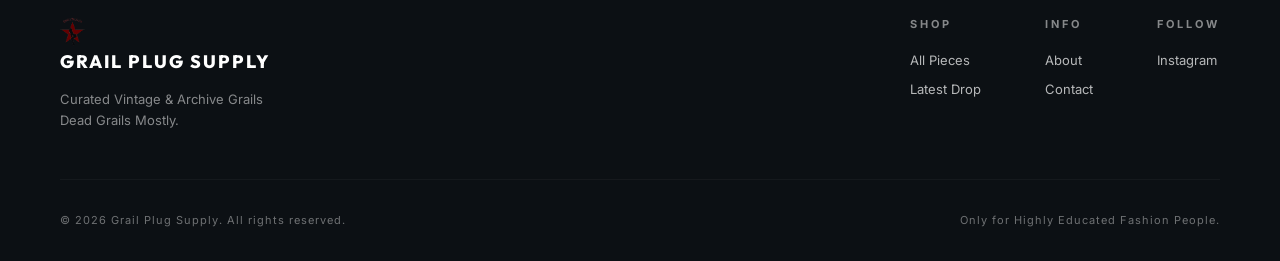
==== commit 5301699b: "feat: integrate Razorpay Standard Checkout with UPI support - Add Python backend server (server.py) " ====
--- a/index.html
+++ b/index.html
@@ -389,15 +389,17 @@
                     <span class="cart-total" id="cart-total">₹0</span>
                 </div>
                 <p class="cart-shipping-note">Shipping calculated after checkout</p>
-                <button class="btn btn-primary cart-checkout-btn" onclick="GrailCart.checkout()">CHECKOUT VIA DM</button>
+                <button class="btn btn-primary cart-checkout-btn" onclick="GrailCart.checkout()">CHECKOUT — PAY NOW</button>
             </div>
         </div>
     </div>
 
     <script src="https://cdn.jsdelivr.net/npm/@supabase/supabase-js@2/dist/umd/supabase.min.js"></script>
+    <script src="https://checkout.razorpay.com/v1/checkout.js"></script>
     <script src="supabase-config.js"></script>
     <script src="products.js"></script>
     <script src="auth.js"></script>
+    <script src="razorpay-checkout.js"></script>
     <script src="cart.js"></script>
     <script src="app.js"></script>
 </body>
--- a/styles.css
+++ b/styles.css
@@ -23,9 +23,9 @@
 /* ===== LOADER ===== */
 .loader{position:fixed;inset:0;z-index:9999;background:#0C1014;display:flex;align-items:center;justify-content:center;transition:opacity 0.6s,visibility 0.6s}
 .loader.hidden{opacity:0;visibility:hidden;pointer-events:none}
-.loader-inner{text-align:center}
-.loader-logo{width:160px;height:auto;animation:pulse 1.5s ease-in-out infinite}
-@keyframes pulse{0%,100%{transform:scale(1);opacity:1}50%{transform:scale(1.05);opacity:0.8}}
+.loader-inner{display:flex;align-items:center;justify-content:center;background:#E8E8EA;width:240px;height:240px;border-radius:50%;animation:pulse 1.5s ease-in-out infinite;box-shadow:0 0 60px rgba(255,255,255,0.05)}
+.loader-logo{max-width:60%;max-height:60%;object-fit:contain;display:block}
+@keyframes pulse{0%,100%{transform:scale(1)}50%{transform:scale(1.06)}}
 
 /* ===== ANNOUNCEMENT BAR ===== */
 .announcement-bar{background:#0C1014;color:#FFF;padding:10px 0;overflow:hidden;font-size:11px;letter-spacing:3px;font-weight:600}
@@ -326,4 +326,18 @@
 .cart-total{font-family:var(--font-mono);font-size:22px;font-weight:700}
 .cart-shipping-note{font-size:11px;color:var(--text-secondary);margin-bottom:16px}
 .cart-checkout-btn{width:100%;justify-content:center}
-
+.cart-checkout-btn:disabled{opacity:0.5;cursor:not-allowed;transform:none}
+
+/* ===== TOAST NOTIFICATIONS ===== */
+.grail-toast{
+  position:fixed;bottom:32px;left:50%;transform:translateX(-50%) translateY(100px);
+  z-index:10000;padding:16px 28px;border-radius:var(--radius-lg);
+  font-size:14px;font-weight:600;letter-spacing:0.5px;
+  box-shadow:0 8px 32px rgba(0,0,0,0.18);
+  opacity:0;transition:transform 0.4s cubic-bezier(0.4,0,0.2,1),opacity 0.4s;
+  max-width:90vw;text-align:center;
+}
+.grail-toast.show{transform:translateX(-50%) translateY(0);opacity:1}
+.grail-toast--success{background:#0C1014;color:#FFF}
+.grail-toast--error{background:#ED4956;color:#FFF}
+.grail-toast--info{background:var(--surface);color:var(--text);border:1px solid var(--border)}
